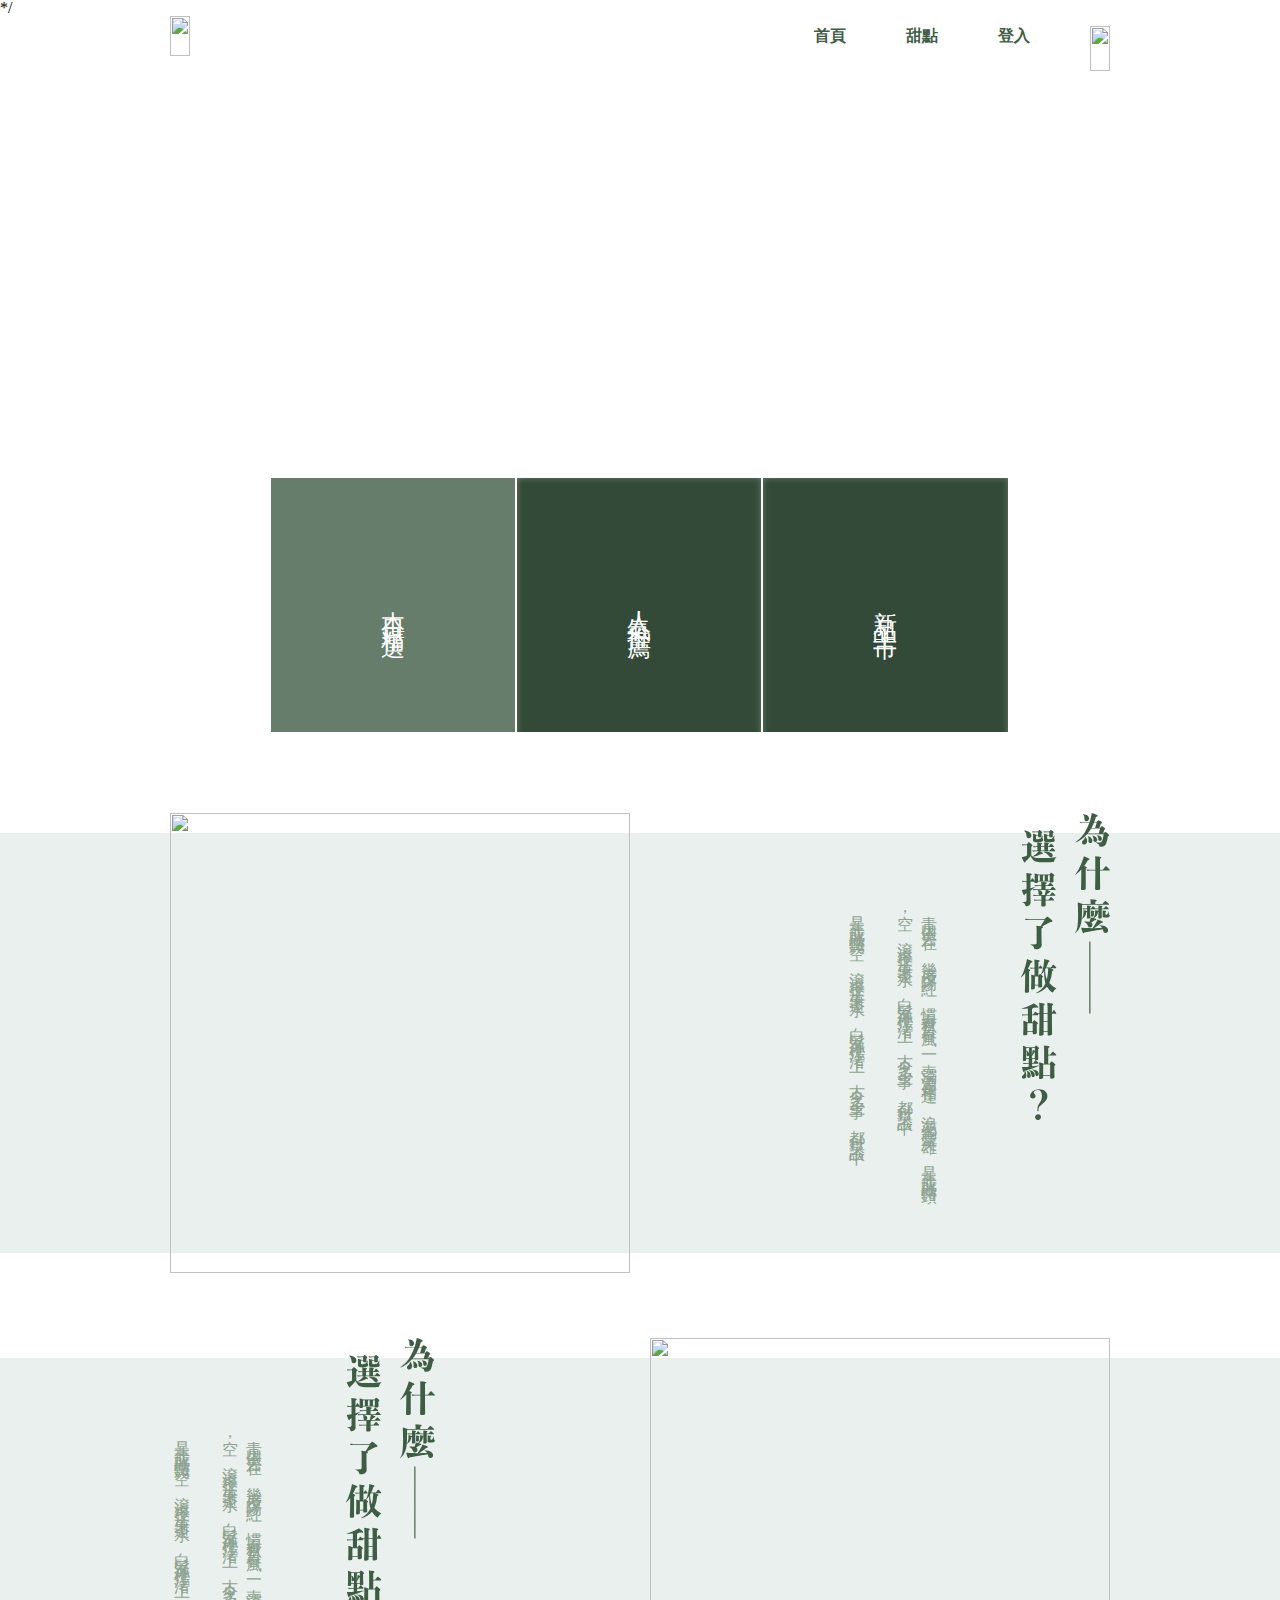
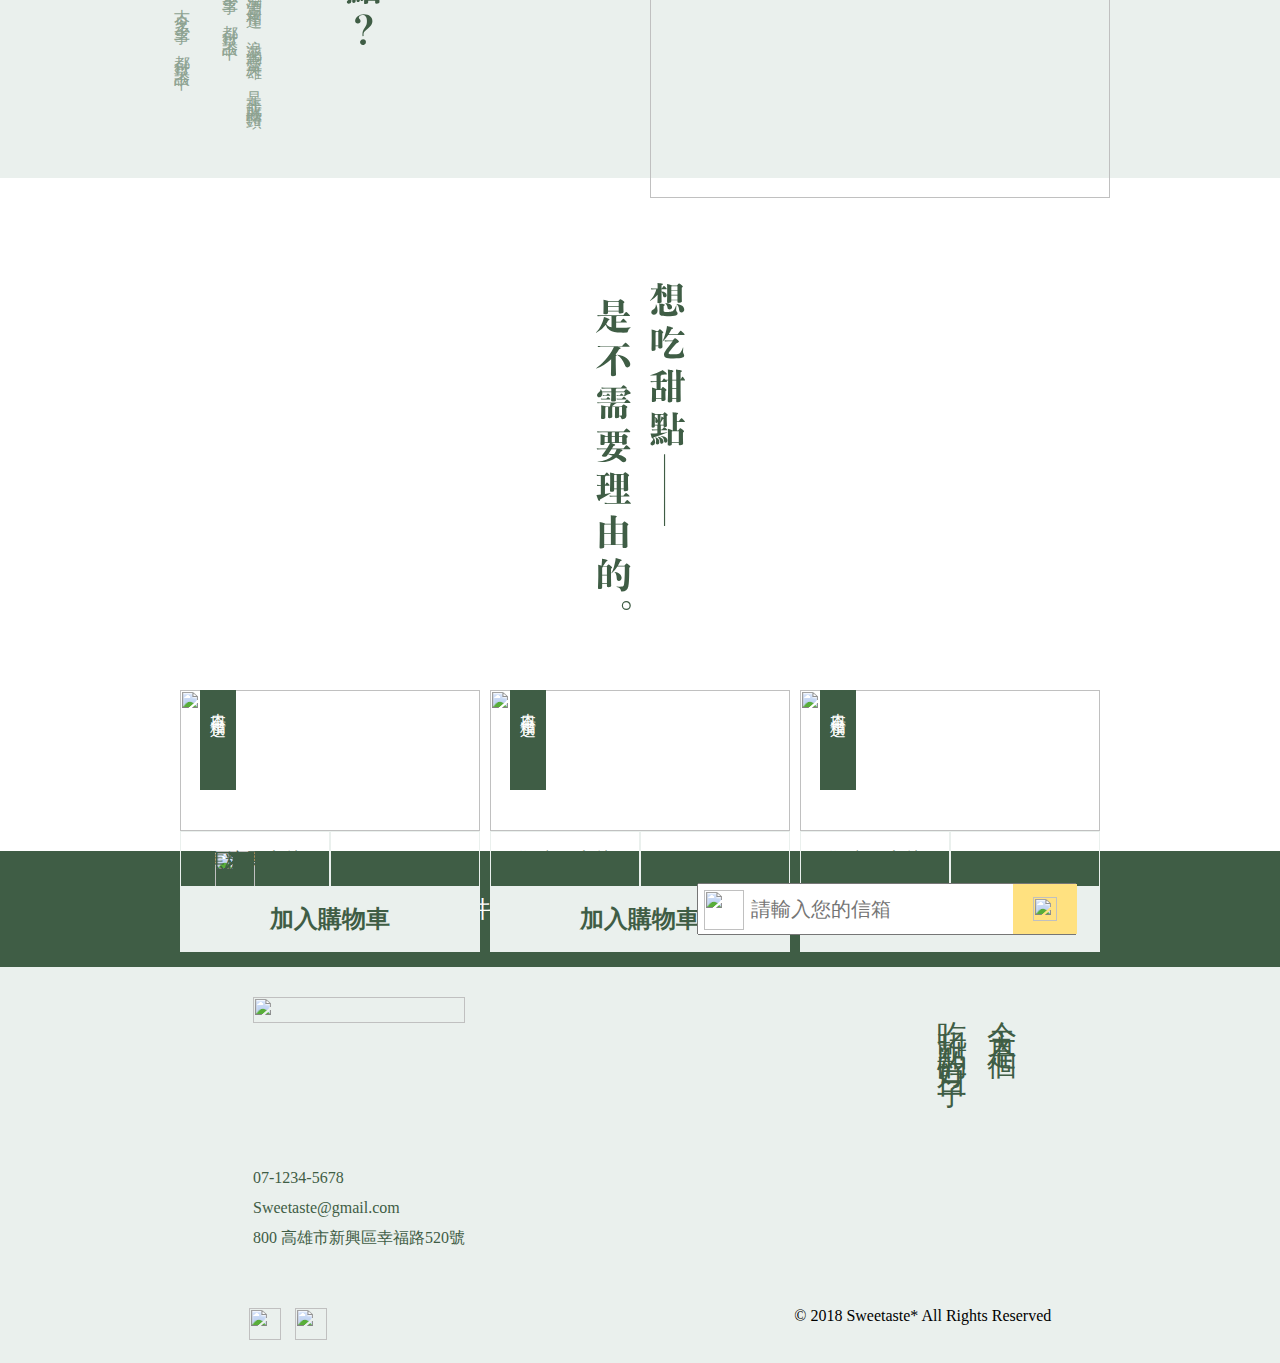
==== index.html @ 67a8bcc6 "new" ====
<html lang="en">
  <head>
    <meta charset="UTF-8" />
    <meta http-equiv="X-UA-Compatible" content="IE=edge" />
    <meta name="viewport" content="width=device-width, initial-scale=1.0" />
    <title>甜點電商</title>
    <link rel="stylesheet" href="css/all.css" />
  </head>

  <body>
    <style>
      /* * {
        outline: 1px solid red;
      }
    </style> */
   
      <div class="container">
        <div class="topbar green">
          <div class="logo">
            <a href="index.html"
              ><img
                src="https://raw.githubusercontent.com/hexschool/webLayoutTraining1st/f70f00178a7f0baa31e9c01634303d8562cfe93a/student-week1/logo-all-dark.svg"
                alt=""
            /></a>
          </div>
          <ul>
            <li><a href="index.html">首頁</a></li>
            <li><a href="product.html">甜點</a></li>
            <li><a href="#">登入</a></li>
            <li>
              <a href="#"
                ><img
                  src="https://github.com/hexschool/webLayoutTraining1st/blob/master/student-week1/shopping_cart.png?raw=true"
                  alt=""
              /></a>
            </li>
          </ul>
        </div>
        <div class="home-banner"></div>
        <div class="introduce">
          <div class="background">
            <div class="home-today"></div>
            <a href="product.html">本日精選</a>
          </div>
          <div class="background">
            <div class="home-hot"></div>
            <a href="#">人氣推薦</a>
          </div>
          <div class="background">
            <div class="home-new"></div>
            <a href="#">新品上市</a>
          </div>
        </div>
    </div>
    
    <div class="home-content">
        <div class="why-make ">
          <div class="home-content-bg container">
          <div class="text">
            <img  class="home-content-slogn" src="images/lg-為什麼選擇了做甜點.svg" alt="">
            <div>
            <p>青山依舊在，幾度夕陽紅。慣看秋月春風。一壺濁酒喜相逢，浪花淘盡英雄。是非成敗轉頭空，滾滾長江東逝水，白髮漁樵江渚上，古今多少事，都付笑談中。<br><br>是非成敗轉頭空，滾滾長江東逝水，白髮漁樵江渚上，古今多少事，都付笑談中。</p>
            </div>
          </div>
          <img src="https://bit.ly/2xPn7Eq" alt="">
          </div>
        </div>

         <div class="why-eat">
          <div class="home-content-bg container">
          <div class="text">
            <img  class="home-content-slogn" src="images/lg-為什麼選擇了做甜點.svg" alt="">
            <div>
            <p>青山依舊在，幾度夕陽紅。慣看秋月春風。一壺濁酒喜相逢，浪花淘盡英雄。是非成敗轉頭空，滾滾長江東逝水，白髮漁樵江渚上，古今多少事，都付笑談中。<br><br>是非成敗轉頭空，滾滾長江東逝水，白髮漁樵江渚上，古今多少事，都付笑談中。</p>
            </div>
          </div>
          <img src="https://bit.ly/2zzAQS4" alt="">
          </div>
        </div>
        <div class="home-no-reason">
          <img src="images/lg-想吃甜點是不需要理由的.svg" alt="">
        </div>
      
<ul class="home-items container">
          <li>
            <div class="today bg-green">
              <p>本日精選</p>
            </div>
            <div class="heart">
              <a href="#" style="color: #3f5d45"
                ><i class="far fa-heart"></i
              ></a>
            </div>
            <img
              src="https://hexschool.github.io/webLayoutTraining1st/student-week1/p-1.png"
              alt=""
            />
            <div class="price">
              <div class="green bd-green1">
                <p>焦糖馬卡龍</p>
              </div>
              <div class="green bd-green1">
                <p>NT$ 450</p>
              </div>
            </div>
            <div class="green fw-d bg-green1 center">
              <h1><a href="#">加入購物車</a></h1>
            </div>
          </li>
          <li>
            <div class="today bg-green">
              <p>本日精選</p>
            </div>

            <div class="heart">
              <a href="#" style="color: #3f5d45"
                ><i class="far fa-heart"></i
              ></a>
            </div>
            <img
              src="https://hexschool.github.io/webLayoutTraining1st/student-week1/p-2.png"
              alt=""
            />
            <div class="price">
              <div class="green bd-green1">
                <p>焦糖馬卡龍</p>
              </div>
              <div class="green bd-green1">
                <p>NT$ 450</p>
              </div>
            </div>
            <div class="green fw-d bg-green1 center">
              <h1><a href="#">加入購物車</a></h1>
            </div>
          </li>
          <li>
            <div class="today bg-green">
              <p>本日精選</p>
            </div>
            <div class="heart">
              <a href="#" style="color: #3f5d45"
                ><i class="far fa-heart"></i
              ></a>
            </div>
            <img
              src="https://hexschool.github.io/webLayoutTraining1st/student-week1/p-3.png"
              alt=""
            />
            <div class="price">
              <div class="green bd-green1">
                <p>焦糖馬卡龍</p>
              </div>
              <div class="green bd-green1">
                <p>NT$ 450</p>
              </div>
            </div>
            <div class="green fw-d bg-green1 center">
              <h1><a href="#">加入購物車</a></h1>
            </div>
          </li>
</ul>

      </div>
    <!-- footer -->
    <div class="footer">
      <div class="mail bg-green">
        <div class="mail-text">
          <img
            src="https://raw.githubusercontent.com/hexschool/webLayoutTraining1st/f70f00178a7f0baa31e9c01634303d8562cfe93a/student-week1/logo-light.svg"
            alt=""
          />
          <h1>訂閱你我的甜蜜郵件</h1>
        </div>
        <div class="input">
          <input class="input-form" placeholder="請輸入您的信箱" type="mail" />
          <div class="input-img">
            <a href="#"
              ><img
                src="https://github.com/hexschool/webLayoutTraining1st/blob/master/student-week1/arrow_forward-24px.png?raw=true"
                alt=""
            /></a>
          </div>
          <img
            class="mail-img"
            src="https://github.com/hexschool/webLayoutTraining1st/blob/master/student-week1/mail-24px.png?raw=true"
            alt=""
          />
        </div>
      </div>
      <div class="inform t-green">
        <div>
          <img
            class="logo"
            src="https://raw.githubusercontent.com/hexschool/webLayoutTraining1st/f70f00178a7f0baa31e9c01634303d8562cfe93a/student-week1/logotype-lg-dark.svg"
            alt=""
          />

          <ul class="inform-text">
            <li>
              <p>07-1234-5678</p>
            </li>
            <li>
              <p>Sweetaste@gmail.com</p>
            </li>
            <li>
              <p>800 高雄市新興區幸福路520號</p>
            </li>
          </ul>
        </div>
        <div class="slogen">
          <p>今天是個—<br />吃甜點的好日子</p>
        </div>
      </div>
      <div class="community">
        <div>
          <a href="#"
            ><img
              src="https://raw.githubusercontent.com/hexschool/webLayoutTraining1st/f70f00178a7f0baa31e9c01634303d8562cfe93a/student-week1/ic-line%40.svg"
              alt=""
          /></a>
          <a href="#">
            <img
              src="https://raw.githubusercontent.com/hexschool/webLayoutTraining1st/f70f00178a7f0baa31e9c01634303d8562cfe93a/student-week1/ic-facebook.svg"
              alt=""
          /></a>
        </div>
        <div>
          <p>© 2018 Sweetaste* All Rights Reserved</p>
        </div>
      </div>
    </div>

    <script
      src="https://kit.fontawesome.com/a076d05399.js"
      crossorigin="anonymous"
    ></script>
  </body>
</html>
---- css/all.css ----
@import url(https://fonts.googleapis.com/earlyaccess/notosanstc.css);
@import url(https://fonts.googleapis.com/css?family=Baloo+Tamma+2:600,700);
CSSResult Skip Results Iframe
html, body, div, span, applet, object, iframe,
h1, h2, h3, h4, h5, h6, p, blockquote, pre,
a, abbr, acronym, address, big, cite, code,
del, dfn, em, img, ins, kbd, q, s, samp,
small, strike, strong, sub, sup, tt, var,
b, u, i, center,
dl, dt, dd, ol, ul, li,
fieldset, form, label, legend,
table, caption, tbody, tfoot, thead, tr, th, td,
article, aside, canvas, details, embed,
figure, figcaption, footer, header, hgroup,
menu, nav, output, ruby, section, summary,
time, mark, audio, video {
  margin: 0;
  padding: 0;
  border: 0;
  font-size: 100%;
  font: inherit;
  vertical-align: baseline;
}

/* HTML5 display-role reset for older browsers */
article, aside, details, figcaption, figure,
footer, header, hgroup, menu, nav, section {
  display: block;
}

body {
  line-height: 1;
}

ol, ul {
  list-style: none;
}

blockquote, q {
  quotes: none;
}

blockquote:before, blockquote:after,
q:before, q:after {
  content: '';
  content: none;
}

table {
  border-collapse: collapse;
  border-spacing: 0;
}

*, *:before, *:after {
  -webkit-box-sizing: border-box;
          box-sizing: border-box;
}

a {
  text-decoration: none;
}

.warp {
  max-width: 1024px;
  margin: 0 auto;
  padding-top: 20px;
}

.warp img {
  display: block;
}

.container {
  max-width: 940px;
  margin: 0 auto;
}

.topbar {
  display: -webkit-box;
  display: -ms-flexbox;
  display: flex;
  -ms-flex-item-align: center;
      align-self: center;
  -webkit-box-pack: justify;
      -ms-flex-pack: justify;
          justify-content: space-between;
  margin-bottom: 20px;
}

.topbar .logo img {
  height: 40px;
}

.topbar ul {
  display: -webkit-box;
  display: -ms-flexbox;
  display: flex;
}

.topbar ul li {
  margin-left: 60px;
  line-height: 40px;
}

.topbar ul li a {
  font-weight: 700;
  text-decoration: none;
  padding-bottom: 20px;
}

.topbar ul li a:hover {
  border-bottom: 3px solid #3f5d45;
}

.topbar ul li img {
  margin-top: 10px;
}

.footer .mail {
  -ms-flex-pack: distribute;
      justify-content: space-around;
  height: 116px;
  -webkit-box-align: center;
      -ms-flex-align: center;
          align-items: center;
  display: -webkit-box;
  display: -ms-flexbox;
  display: flex;
}

.footer .mail .mail-text {
  display: -webkit-box;
  display: -ms-flexbox;
  display: flex;
}

.footer .mail h1 {
  font-size: 24px;
  line-height: 116px;
  margin-left: 20px;
}

.footer .mail img {
  width: 40px;
  margin-left: 112px;
}

.footer .mail .input {
  margin-right: 100px;
  position: relative;
}

.footer .mail .input input {
  width: 380px;
  height: 52px;
  font-size: 20px;
  text-indent: 50px;
}

.footer .mail .input-img {
  position: absolute;
  right: 0px;
  bottom: 1px;
  display: block;
  width: 64px;
  height: 50px;
  background-color: #ffe180;
}

.footer .mail .input-img img {
  position: absolute;
  width: 24px;
  right: 20px;
  bottom: 13px;
  display: block;
}

.footer .mail .mail-img {
  position: absolute;
  left: -105px;
  bottom: 5px;
}

.footer .inform {
  display: -webkit-box;
  display: -ms-flexbox;
  display: flex;
  height: 341px;
  background: #eaf0ed;
  padding-right: 122px;
  padding-left: 122px;
  padding-top: 30px;
  -ms-flex-pack: distribute;
      justify-content: space-around;
}

.footer .inform .slogen p {
  margin-left: 200px;
  font-size: 30px;
  line-height: 50px;
  -webkit-writing-mode: vertical-rl;
      -ms-writing-mode: tb-rl;
          writing-mode: vertical-rl;
  letter-spacing: 10px;
  font-weight: 400;
}

.footer .inform .inform-text {
  margin-top: 140px;
  line-height: 30px;
}

.footer .inform .logo {
  height: 26px;
}

.footer .community {
  padding-bottom: 20px;
  padding-left: 120px;
  padding-right: 100px;
  display: -webkit-box;
  display: -ms-flexbox;
  display: flex;
  -ms-flex-pack: distribute;
      justify-content: space-around;
  background: #eaf0ed;
}

.footer .community img {
  width: 32px;
  margin-right: 10px;
}

.footer .community p {
  margin-left: 200px;
}

.bg-green {
  background-color: #3f5d45;
  color: white;
}

.bg-white {
  background: white;
}

.t-green {
  color: #3f5d45;
}

.t-green1 {
  color: white;
}

.bd-green1 {
  border: 1px solid #eaf0ed;
}

.bg-green1 {
  background: #eaf0ed;
}

.fw-d {
  font-weight: bold;
}

.green a,
.green p,
.green h1,
.green h2,
.green h3,
.green h4 {
  color: #3f5d45;
}

img {
  width: 100%;
}

.position {
  position: absolute;
}

.home-banner {
  background-image: url(https://bit.ly/2OhbMHr);
  height: 496px;
  background-size: 100%;
  background-repeat: no-repeat;
  background-position: 0px -150px;
  display: -webkit-box;
  display: -ms-flexbox;
  display: flex;
  -webkit-box-pack: center;
      -ms-flex-pack: center;
          justify-content: center;
  position: relative;
  z-index: -10;
}

.introduce {
  padding-left: 100px;
  padding-right: 100px;
  width: 100%;
  height: 256px;
  display: -webkit-box;
  display: -ms-flexbox;
  display: flex;
  margin-top: -100px;
  margin-bottom: 100px;
}

.introduce a {
  font-size: 24px;
  letter-spacing: 8px;
  display: -webkit-box;
  display: -ms-flexbox;
  display: flex;
  -webkit-box-pack: center;
      -ms-flex-pack: center;
          justify-content: center;
  -webkit-box-align: center;
      -ms-flex-align: center;
          align-items: center;
  width: 100%;
  height: 260px;
  color: white;
  background: rgba(63, 93, 69, 0.8);
  -webkit-writing-mode: vertical-lr;
      -ms-writing-mode: tb-lr;
          writing-mode: vertical-lr;
  -webkit-transition: 0.5s;
  transition: 0.5s;
}

.introduce a:hover {
  color: #3f5d45;
  background: rgba(255, 225, 128, 0.8);
  font-weight: bolder;
}

.background {
  margin: 1px;
  overflow: hidden;
  width: 33%;
  position: relative;
}

.home-today {
  -webkit-filter: blur(3px);
          filter: blur(3px);
  position: absolute;
  top: 0;
  left: 0;
  z-index: -1;
  width: 100%;
  height: 260px;
  background-image: url(https://bit.ly/2R5tqwD);
  background-repeat: no-repeat;
  background-position: center center;
  background-size: cover;
}

.home-today:hover {
  -webkit-filter: blur(0px);
          filter: blur(0px);
}

.home-hot {
  -webkit-filter: blur(3px);
          filter: blur(3px);
  position: absolute;
  top: 0;
  left: 0;
  z-index: -1;
  width: 100%;
  height: 260px;
  background-image: url(https://bit.ly/2Dwoxd7);
  background-size: 100%;
  background-repeat: no-repeat;
  background-position: center center;
  background-size: cover;
  background-color: black;
}

.home-new {
  -webkit-filter: blur(3px);
          filter: blur(3px);
  position: absolute;
  top: 0;
  left: 0;
  z-index: -1;
  width: 100%;
  height: 260px;
  background-image: url(https://bit.ly/2OUteif);
  background-size: 100%;
  background-repeat: no-repeat;
  background-position: center center;
  background-size: cover;
  background-color: black;
}

.home-content .why-make {
  margin-bottom: 105px;
  background-color: #eaf0ed;
}

.home-content .why-make .home-content-bg {
  height: 420px;
  display: -webkit-box;
  display: -ms-flexbox;
  display: flex;
  -webkit-box-orient: horizontal;
  -webkit-box-direction: reverse;
      -ms-flex-direction: row-reverse;
          flex-direction: row-reverse;
  -webkit-box-pack: justify;
      -ms-flex-pack: justify;
          justify-content: space-between;
}

.home-content .why-make .home-content-bg img {
  margin-top: -20px;
  margin-bottom: -20px;
  width: 460px;
  height: 460px;
}

.home-content .why-make .home-content-bg .text {
  display: -webkit-box;
  display: -ms-flexbox;
  display: flex;
  -webkit-box-orient: horizontal;
  -webkit-box-direction: reverse;
      -ms-flex-direction: row-reverse;
          flex-direction: row-reverse;
}

.home-content .why-make .home-content-bg .text .home-content-slogn {
  width: 89px;
  height: 307px;
  margin-left: 80px;
}

.home-content .why-make .home-content-bg .text p {
  color: #8da291;
  letter-spacing: 5px;
  line-height: 1.5em;
  margin-top: 70px;
  height: 280px;
  -webkit-writing-mode: vertical-rl;
      -ms-writing-mode: tb-rl;
          writing-mode: vertical-rl;
}

.home-content .why-eat {
  margin-bottom: 105px;
  background-color: #eaf0ed;
}

.home-content .why-eat .home-content-bg {
  height: 420px;
  display: -webkit-box;
  display: -ms-flexbox;
  display: flex;
  -webkit-box-pack: justify;
      -ms-flex-pack: justify;
          justify-content: space-between;
}

.home-content .why-eat .home-content-bg img {
  margin-top: -20px;
  margin-bottom: -20px;
  width: 460px;
  height: 460px;
}

.home-content .why-eat .home-content-bg .text {
  display: -webkit-box;
  display: -ms-flexbox;
  display: flex;
  -webkit-box-orient: horizontal;
  -webkit-box-direction: reverse;
      -ms-flex-direction: row-reverse;
          flex-direction: row-reverse;
}

.home-content .why-eat .home-content-bg .text .home-content-slogn {
  width: 89px;
  height: 307px;
  margin-left: 80px;
}

.home-content .why-eat .home-content-bg .text p {
  color: #8da291;
  letter-spacing: 5px;
  line-height: 1.5em;
  margin-top: 70px;
  height: 280px;
  -webkit-writing-mode: vertical-rl;
      -ms-writing-mode: tb-rl;
          writing-mode: vertical-rl;
}

.home-content .home-no-reason {
  display: -webkit-box;
  display: -ms-flexbox;
  display: flex;
  -webkit-box-pack: center;
      -ms-flex-pack: center;
          justify-content: center;
  margin-bottom: 80px;
}

.home-content .home-no-reason img {
  width: 89px;
}

.home-items {
  display: -webkit-box;
  display: -ms-flexbox;
  display: flex;
  -ms-flex-wrap: wrap;
  flex-wrap: wrap;
}

.home-items li {
  width: 300px;
  margin-left: 10px;
  margin-bottom: 20px;
  position: relative;
}

.home-items .today {
  width: 36px;
  height: 100px;
  padding-top: 10px;
  position: absolute;
  top: 0;
  left: 20px;
}

.home-items .today p {
  -webkit-writing-mode: vertical-lr;
      -ms-writing-mode: tb-lr;
          writing-mode: vertical-lr;
  line-height: 36px;
  letter-spacing: 3px;
}

.home-items .heart {
  position: absolute;
  top: 20px;
  right: 20px;
  font-size: 20px;
}

.home-items .price {
  display: -webkit-box;
  display: -ms-flexbox;
  display: flex;
  text-align: center;
  -ms-flex-pack: distribute;
  justify-content: space-around;
  height: 56px;
}

.home-items .price p {
  font-size: 20px;
  line-height: 56px;
  width: 148px;
}

.home-items .center {
  height: 65px;
}

.home-items .center h1 {
  font-size: 24px;
  text-align: center;
  line-height: 65px;
}

.home-items .center a:hover {
  color: #27352a;
  text-decoration: underline;
}

.product-banner img {
  display: block;
  margin: auto;
  width: 100%;
  margin-bottom: 60px;
}

.product-content {
  display: -webkit-box;
  display: -ms-flexbox;
  display: flex;
}

.product-content .menu ul {
  border: 1px solid #EAF0ED;
  width: 300px;
}

.product-content .menu li {
  width: 100%;
  text-align: center;
  height: 65px;
  line-height: 65px;
  font-size: 24px;
  border: 1px solid #EAF0ED;
}

.kind {
  width: 100%;
  text-align: center;
  height: 65px;
  line-height: 65px;
  font-size: 24px;
  border: 1px solid #EAF0ED;
}

.product-content .menu li a {
  display: block;
}

.product-content .menu li a:hover {
  color: #EAF0ED;
  background: #3F5D45;
}

.items {
  width: 800px;
  display: -webkit-box;
  display: -ms-flexbox;
  display: flex;
  -ms-flex-wrap: wrap;
  flex-wrap: wrap;
}

.items li {
  width: 300px;
  margin-left: 20px;
  margin-bottom: 20px;
  position: relative;
}

.items .today {
  width: 36px;
  height: 100px;
  padding-top: 10px;
  position: absolute;
  top: 0;
  left: 20px;
}

.items .today p {
  -webkit-writing-mode: vertical-lr;
  -ms-writing-mode: tb-lr;
  writing-mode: vertical-lr;
  line-height: 36px;
  letter-spacing: 3px;
}

.items .heart {
  position: absolute;
  top: 20px;
  right: 20px;
  font-size: 20px;
}

.items .price {
  display: -webkit-box;
  display: -ms-flexbox;
  display: flex;
  text-align: center;
  -ms-flex-pack: distribute;
  justify-content: space-around;
  height: 56px;
}

.items .price p {
  font-size: 20px;
  line-height: 56px;
  width: 148px;
}

.items .center {
  height: 65px;
}

.items .center h1 {
  font-size: 24px;
  text-align: center;
  line-height: 65px;
}

.items .center a:hover {
  color: #27352a;
  text-decoration: underline;
}

.page ul {
  display: -webkit-box;
  display: -ms-flexbox;
  display: flex;
  -webkit-box-pack: end;
      -ms-flex-pack: end;
          justify-content: flex-end;
  margin-bottom: 60px;
}

.page li {
  width: 60px;
  height: 60px;
  border: 1px solid  #3F5D45;
  text-align: center;
  font-size: 20px;
}

.page img {
  display: block;
  width: 25px;
  margin-left: 18px;
  margin-top: 17px;
}

.page a {
  line-height: 60px;
  color: #3F5D45;
  display: block;
}

.now-page {
  background-color: #3F5D45;
}

.now-page a {
  color: white;
}

.bg-green {
  background-color: #3F5D45;
  color: white;
}

.bg-white {
  background: white;
}

.t-green {
  color: #3F5D45;
}

.t-green1 {
  color: white;
}

.bd-green1 {
  border: 1px solid #EAF0ED;
}

.bg-green1 {
  background: #EAF0ED;
}

.fw-d {
  font-weight: bold;
}

.green a, .green p, .green h1, .green h2, .green h3, .green h4 {
  color: #3F5D45;
}
/*# sourceMappingURL=all.css.map */
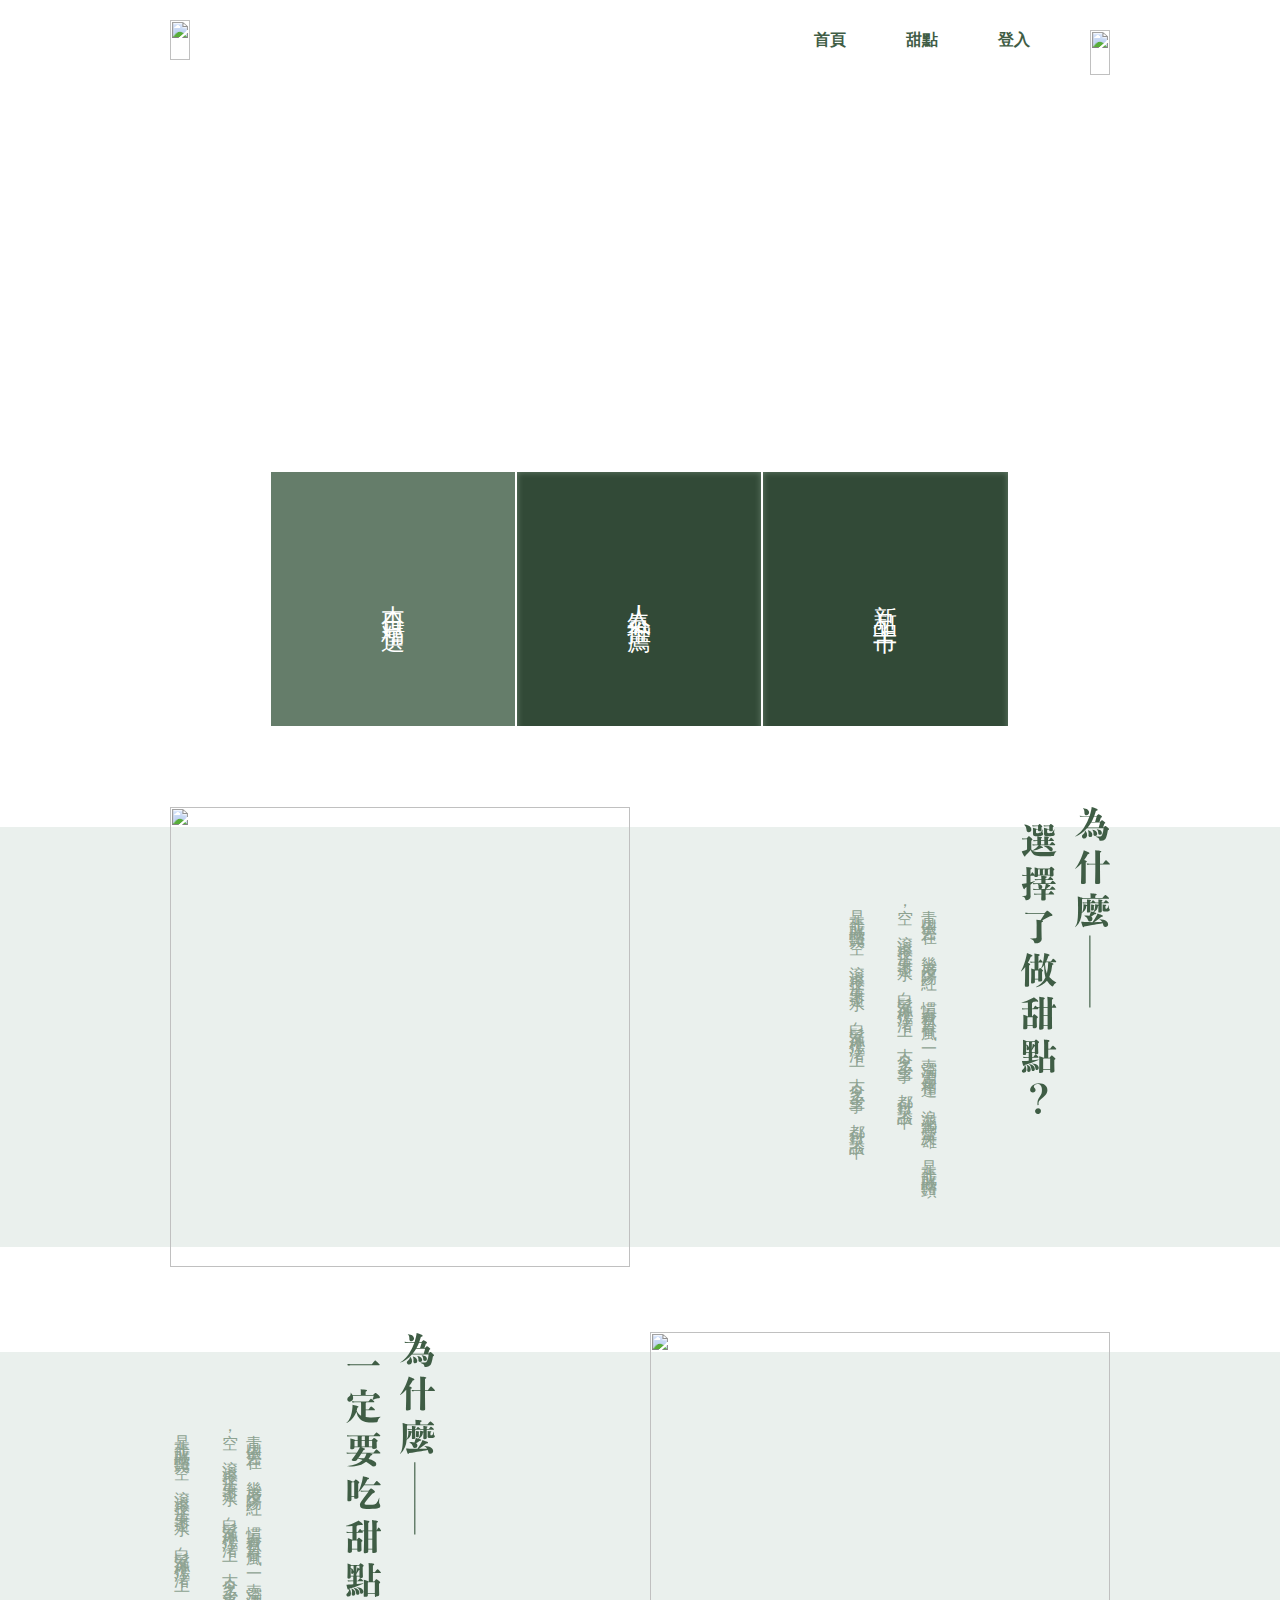
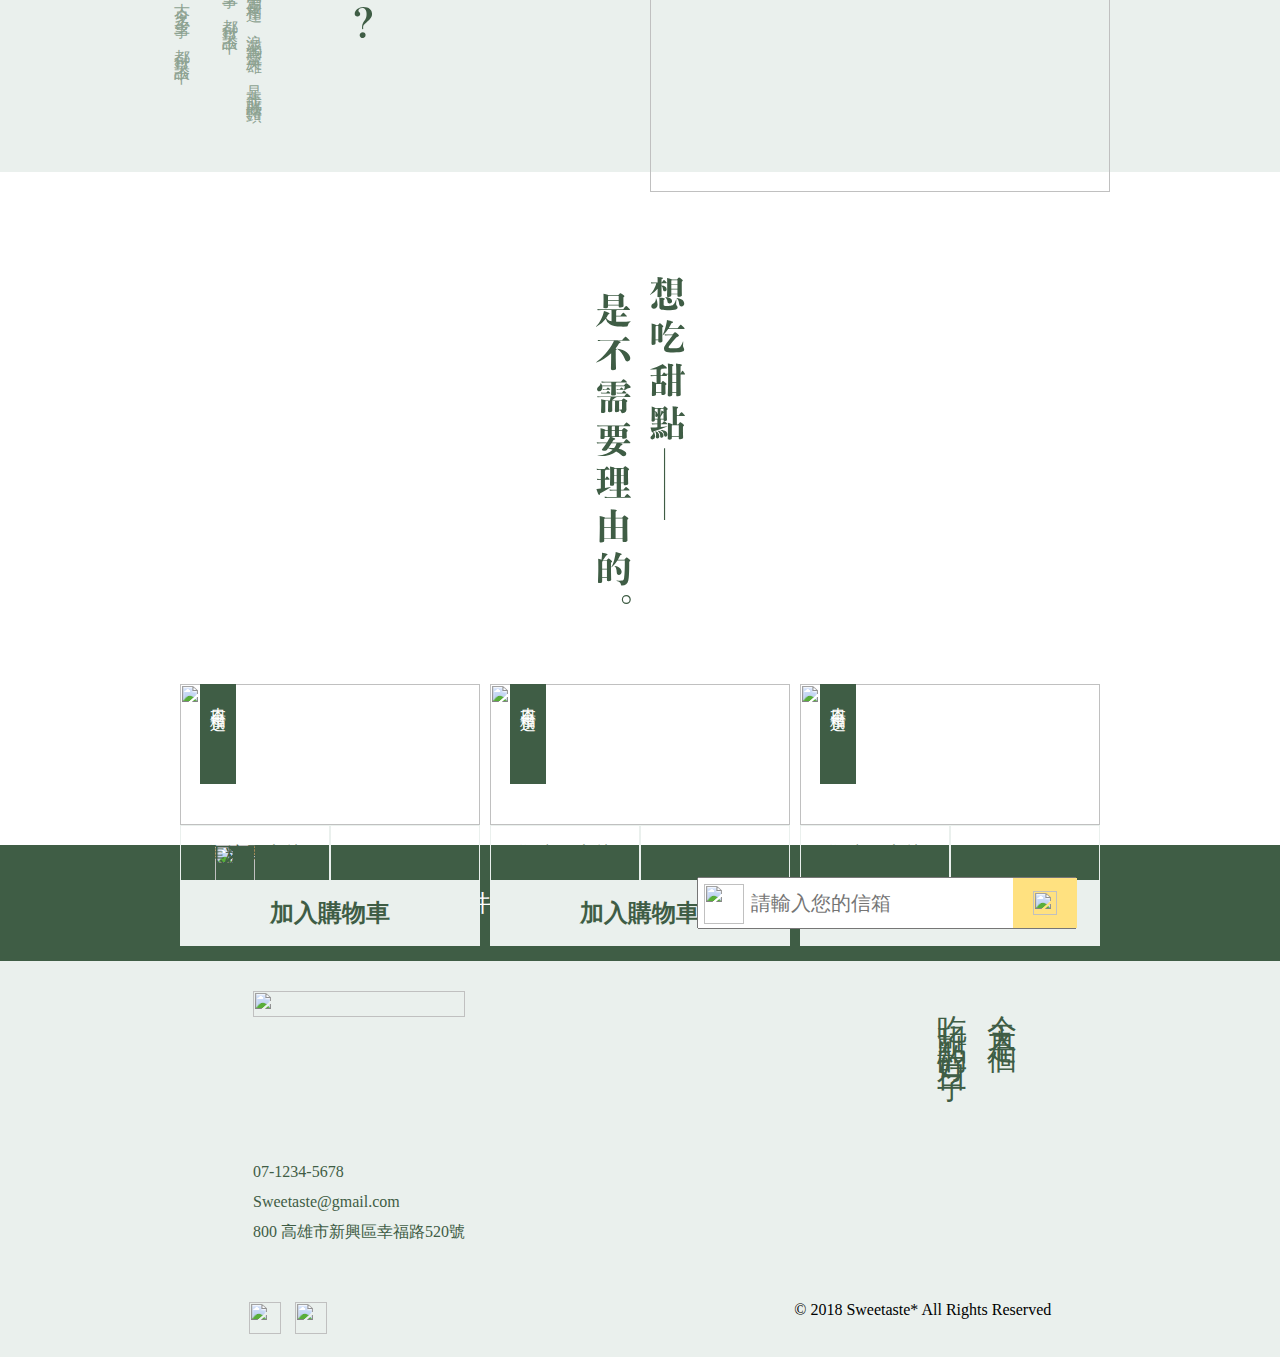
==== commit 93fc5a79: "no message" ====
--- a/index.html
+++ b/index.html
@@ -8,13 +8,14 @@
   </head>
 
   <body>
-    <style>
-      /* * {
+    <!-- <style>
+      * {
         outline: 1px solid red;
       }
-    </style> */
-   
+    </style>
+    -->
       <div class="container">
+        <!-- topbar -->
         <div class="topbar green">
           <div class="logo">
             <a href="index.html"
@@ -36,6 +37,7 @@
             </li>
           </ul>
         </div>
+        <!-- topbar -->
         <div class="home-banner"></div>
         <div class="introduce">
           <div class="background">
@@ -69,7 +71,7 @@
          <div class="why-eat">
           <div class="home-content-bg container">
           <div class="text">
-            <img  class="home-content-slogn" src="images/lg-為什麼選擇了做甜點.svg" alt="">
+            <img  class="home-content-slogn" src="images/lg-為什麼一定要吃甜點.svg" alt="">
             <div>
             <p>青山依舊在，幾度夕陽紅。慣看秋月春風。一壺濁酒喜相逢，浪花淘盡英雄。是非成敗轉頭空，滾滾長江東逝水，白髮漁樵江渚上，古今多少事，都付笑談中。<br><br>是非成敗轉頭空，滾滾長江東逝水，白髮漁樵江渚上，古今多少事，都付笑談中。</p>
             </div>
--- a/css/all.css
+++ b/css/all.css
@@ -84,7 +84,8 @@
   -webkit-box-pack: justify;
       -ms-flex-pack: justify;
           justify-content: space-between;
-  margin-bottom: 20px;
+  margin-bottom: 10px;
+  margin-top: 20px;
 }
 
 .topbar .logo img {
@@ -106,6 +107,8 @@
   font-weight: 700;
   text-decoration: none;
   padding-bottom: 20px;
+  -webkit-transition: 0.3s;
+  transition: 0.3s;
 }
 
 .topbar ul li a:hover {
@@ -623,6 +626,8 @@
 
 .product-content .menu li a {
   display: block;
+  -webkit-transition: 0.3s;
+  transition: 0.3s;
 }
 
 .product-content .menu li a:hover {
@@ -696,9 +701,15 @@
   line-height: 65px;
 }
 
+.items .center a {
+  display: block;
+  -webkit-transition: 0.3s;
+  transition: 0.3s;
+}
+
 .items .center a:hover {
-  color: #27352a;
-  text-decoration: underline;
+  color: #EAF0ED;
+  background-color: #3f5d45c9;
 }
 
 .page ul {
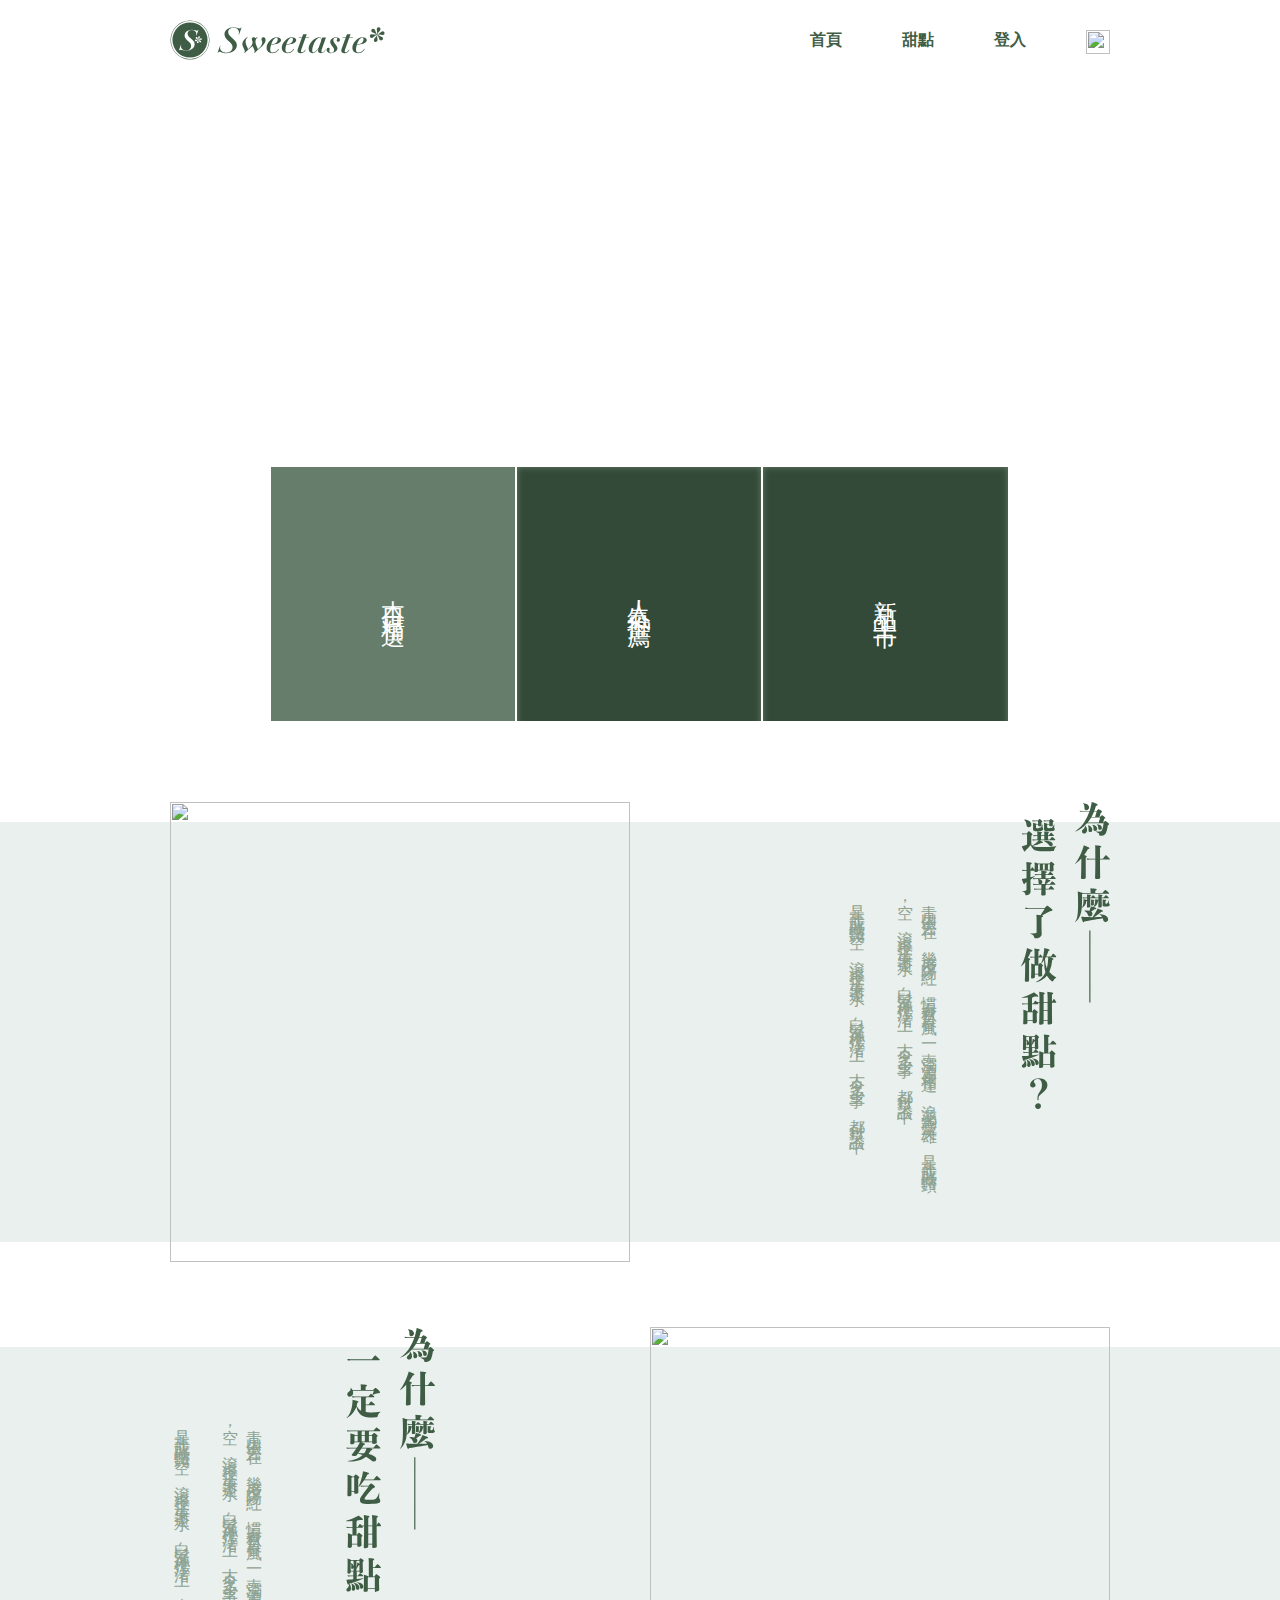
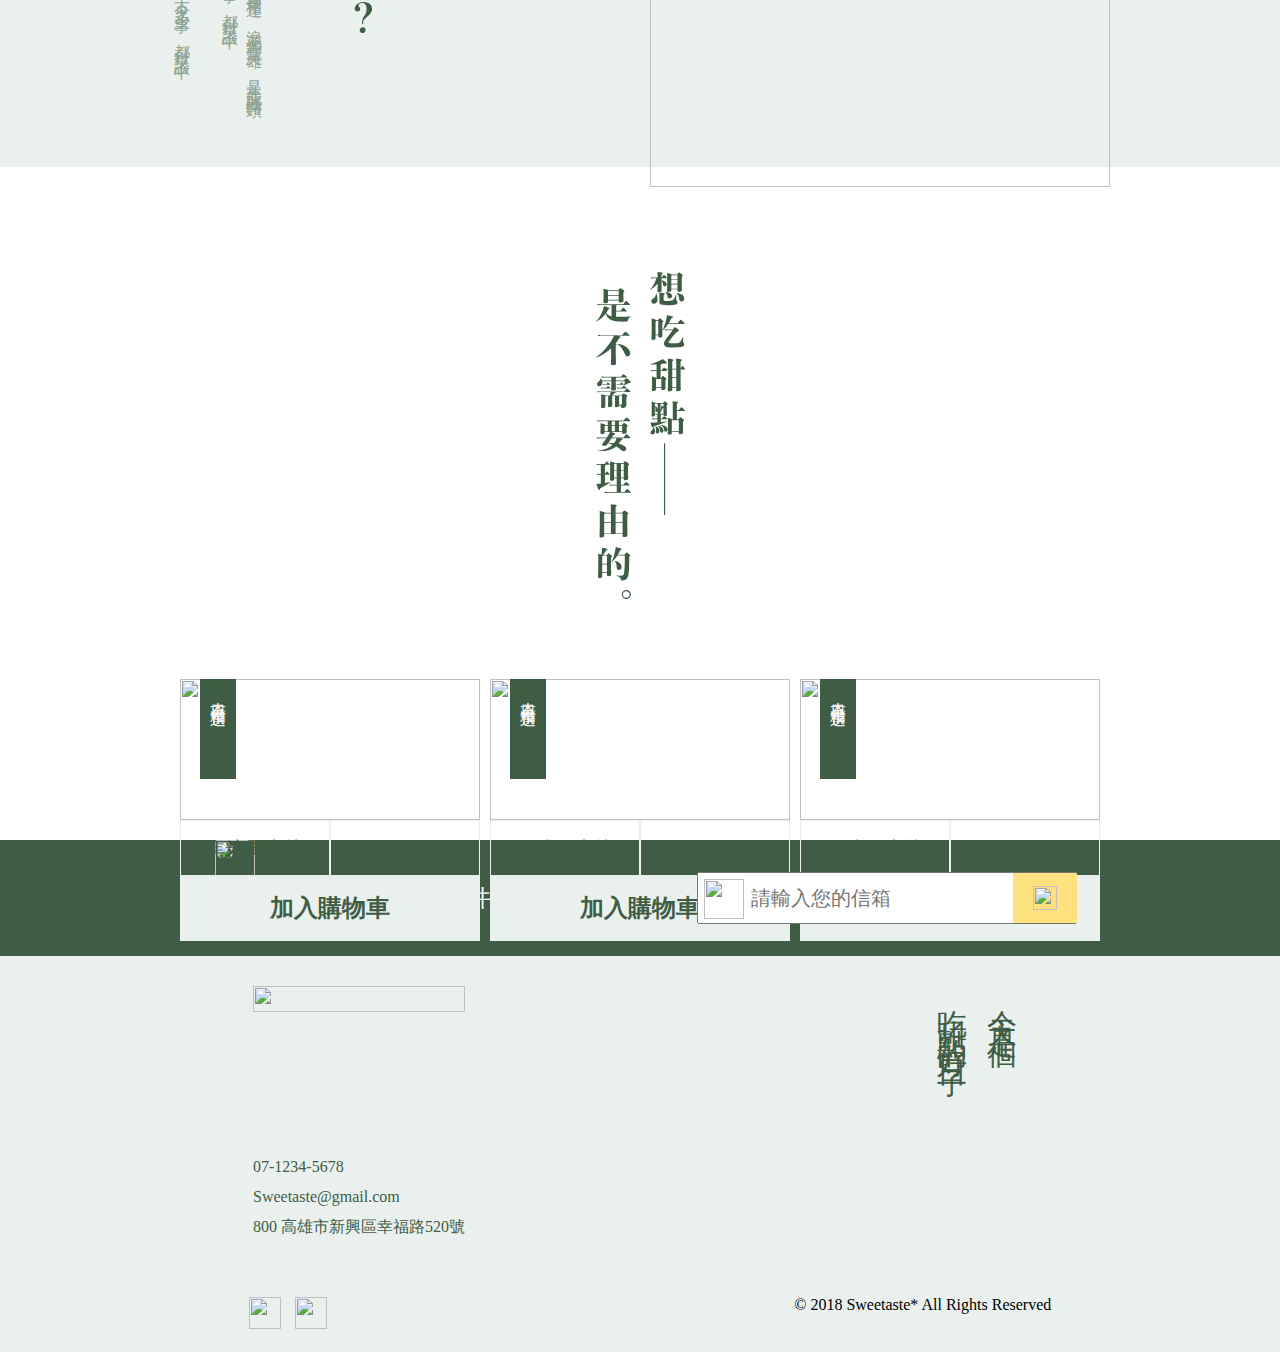
==== commit f3af897d: "RWD" ====
--- a/index.html
+++ b/index.html
@@ -12,157 +12,190 @@
       * {
         outline: 1px solid red;
       }
-    </style>
-    -->
-      <div class="container">
-        <!-- topbar -->
-        <div class="topbar green">
-          <div class="logo">
-            <a href="index.html"
-              ><img
-                src="https://raw.githubusercontent.com/hexschool/webLayoutTraining1st/f70f00178a7f0baa31e9c01634303d8562cfe93a/student-week1/logo-all-dark.svg"
-                alt=""
-            /></a>
-          </div>
+    </style> -->
+
+    <div class="container">
+      <!-- topbar -->
+      <div class="topbar green">
+        <div class="mobile-meun-items">
           <ul>
             <li><a href="index.html">首頁</a></li>
             <li><a href="product.html">甜點</a></li>
             <li><a href="#">登入</a></li>
-            <li>
-              <a href="#"
-                ><img
-                  src="https://github.com/hexschool/webLayoutTraining1st/blob/master/student-week1/shopping_cart.png?raw=true"
-                  alt=""
-              /></a>
-            </li>
           </ul>
         </div>
-        <!-- topbar -->
-        <div class="home-banner"></div>
-        <div class="introduce">
-          <div class="background">
-            <div class="home-today"></div>
-            <a href="product.html">本日精選</a>
-          </div>
-          <div class="background">
-            <div class="home-hot"></div>
-            <a href="#">人氣推薦</a>
-          </div>
-          <div class="background">
-            <div class="home-new"></div>
-            <a href="#">新品上市</a>
-          </div>
-        </div>
+        <div class="mobile-meun">
+          <a href="#"
+            ><hr />
+            <hr />
+            <hr
+          /></a>
+        </div>
+        <div class="logo">
+          <a href="index.html"
+            ><img class="desktop-logo" src="images/logo-all-dark.svg" alt="" />
+            <img class="mobile-logo" src="images/logotype-lg-dark.svg" alt=""
+          /></a>
+        </div>
+        <div class="menu">
+          <ul>
+            <li><a href="index.html">首頁</a></li>
+            <li><a href="product.html">甜點</a></li>
+            <li><a href="#">登入</a></li>
+          </ul>
+          <div class="shop-car">
+            <a href="#"
+              ><img
+                src="https://github.com/hexschool/webLayoutTraining1st/blob/master/student-week1/shopping_cart.png?raw=true"
+                alt=""
+            /></a>
+          </div>
+        </div>
+      </div>
+      <!-- topbar -->
+      <div class="home-banner"></div>
+      <div class="introduce">
+        <div class="background">
+          <div class="home-today"></div>
+          <a href="product.html">本日精選</a>
+        </div>
+        <div class="background">
+          <div class="home-hot"></div>
+          <a href="#">人氣推薦</a>
+        </div>
+        <div class="background">
+          <div class="home-new"></div>
+          <a href="#">新品上市</a>
+        </div>
+      </div>
     </div>
-    
+
     <div class="home-content">
-        <div class="why-make ">
-          <div class="home-content-bg container">
+      <div class="why-make">
+        <div class="home-content-bg container">
           <div class="text">
-            <img  class="home-content-slogn" src="images/lg-為什麼選擇了做甜點.svg" alt="">
+            <img
+              class="home-content-slogan-desktop"
+              src="images/lg-為什麼選擇了做甜點.svg"
+              alt=""
+            />
+            <img
+              class="home-content-slogan-mobile"
+              src="images/sm-橫式-為什麼選擇了做甜點.svg"
+              alt=""
+            />
+            <div class="mobile-text">
+              <p>
+                青山依舊在，幾度夕陽紅。慣看秋月春風。一壺濁酒喜相逢，浪花淘盡英雄。是非成敗轉頭空，滾滾長江東逝水，白髮漁樵江渚上，古今多少事，都付笑談中。<br /><br />是非成敗轉頭空，滾滾長江東逝水，白髮漁樵江渚上，古今多少事，都付笑談中。
+              </p>
+            </div>
+          </div>
+          <img class="home-content-img" src="https://bit.ly/2xPn7Eq" alt="" />
+        </div>
+      </div>
+
+      <div class="why-eat">
+        <div class="home-content-bg container">
+          <div class="text">
+            <img
+              class="home-content-slogan-desktop"
+              src="images/lg-為什麼一定要吃甜點.svg"
+              alt=""
+            />
+            <img
+              class="home-content-slogan-mobile"
+              src="images/sm-橫式-為什麼一定要吃甜點.svg"
+              alt=""
+            />
             <div>
-            <p>青山依舊在，幾度夕陽紅。慣看秋月春風。一壺濁酒喜相逢，浪花淘盡英雄。是非成敗轉頭空，滾滾長江東逝水，白髮漁樵江渚上，古今多少事，都付笑談中。<br><br>是非成敗轉頭空，滾滾長江東逝水，白髮漁樵江渚上，古今多少事，都付笑談中。</p>
-            </div>
-          </div>
-          <img src="https://bit.ly/2xPn7Eq" alt="">
-          </div>
-        </div>
-
-         <div class="why-eat">
-          <div class="home-content-bg container">
-          <div class="text">
-            <img  class="home-content-slogn" src="images/lg-為什麼一定要吃甜點.svg" alt="">
-            <div>
-            <p>青山依舊在，幾度夕陽紅。慣看秋月春風。一壺濁酒喜相逢，浪花淘盡英雄。是非成敗轉頭空，滾滾長江東逝水，白髮漁樵江渚上，古今多少事，都付笑談中。<br><br>是非成敗轉頭空，滾滾長江東逝水，白髮漁樵江渚上，古今多少事，都付笑談中。</p>
-            </div>
-          </div>
-          <img src="https://bit.ly/2zzAQS4" alt="">
-          </div>
-        </div>
-        <div class="home-no-reason">
-          <img src="images/lg-想吃甜點是不需要理由的.svg" alt="">
-        </div>
-      
-<ul class="home-items container">
-          <li>
-            <div class="today bg-green">
-              <p>本日精選</p>
-            </div>
-            <div class="heart">
-              <a href="#" style="color: #3f5d45"
-                ><i class="far fa-heart"></i
-              ></a>
-            </div>
-            <img
-              src="https://hexschool.github.io/webLayoutTraining1st/student-week1/p-1.png"
-              alt=""
-            />
-            <div class="price">
-              <div class="green bd-green1">
-                <p>焦糖馬卡龍</p>
-              </div>
-              <div class="green bd-green1">
-                <p>NT$ 450</p>
-              </div>
-            </div>
-            <div class="green fw-d bg-green1 center">
-              <h1><a href="#">加入購物車</a></h1>
-            </div>
-          </li>
-          <li>
-            <div class="today bg-green">
-              <p>本日精選</p>
-            </div>
-
-            <div class="heart">
-              <a href="#" style="color: #3f5d45"
-                ><i class="far fa-heart"></i
-              ></a>
-            </div>
-            <img
-              src="https://hexschool.github.io/webLayoutTraining1st/student-week1/p-2.png"
-              alt=""
-            />
-            <div class="price">
-              <div class="green bd-green1">
-                <p>焦糖馬卡龍</p>
-              </div>
-              <div class="green bd-green1">
-                <p>NT$ 450</p>
-              </div>
-            </div>
-            <div class="green fw-d bg-green1 center">
-              <h1><a href="#">加入購物車</a></h1>
-            </div>
-          </li>
-          <li>
-            <div class="today bg-green">
-              <p>本日精選</p>
-            </div>
-            <div class="heart">
-              <a href="#" style="color: #3f5d45"
-                ><i class="far fa-heart"></i
-              ></a>
-            </div>
-            <img
-              src="https://hexschool.github.io/webLayoutTraining1st/student-week1/p-3.png"
-              alt=""
-            />
-            <div class="price">
-              <div class="green bd-green1">
-                <p>焦糖馬卡龍</p>
-              </div>
-              <div class="green bd-green1">
-                <p>NT$ 450</p>
-              </div>
-            </div>
-            <div class="green fw-d bg-green1 center">
-              <h1><a href="#">加入購物車</a></h1>
-            </div>
-          </li>
-</ul>
-
-      </div>
+             <div class="mobile-text">
+              <p>
+                青山依舊在，幾度夕陽紅。慣看秋月春風。一壺濁酒喜相逢，浪花淘盡英雄。是非成敗轉頭空，滾滾長江東逝水，白髮漁樵江渚上，古今多少事，都付笑談中。<br /><br />是非成敗轉頭空，滾滾長江東逝水，白髮漁樵江渚上，古今多少事，都付笑談中。
+              </p>
+            </div>
+            </div>
+          </div>
+          <img class="home-content-img" src="https://bit.ly/2zzAQS4" alt="" />
+        </div>
+      </div>
+      <div class="home-no-reason">
+        <img class="home-content-slogan-desktop" src="images/lg-想吃甜點是不需要理由的.svg" alt="" />
+        <img class="home-content-slogan-mobile" src="images/sm-橫式-想吃甜點是不需要理由的.svg" alt="">
+      </div>
+
+      <ul class="home-items container">
+        <li>
+          <div class="today bg-green">
+            <p>本日精選</p>
+          </div>
+
+          <div class="heart">
+            <a href="#" style="color: #3f5d45"><i class="far fa-heart"></i></a>
+          </div>
+          <img
+            src="https://hexschool.github.io/webLayoutTraining1st/student-week1/p-2.png"
+            alt=""
+          />
+          <div class="price">
+            <div class="green bd-green1">
+              <p>焦糖馬卡龍</p>
+            </div>
+            <div class="green bd-green1">
+              <p>NT$ 450</p>
+            </div>
+          </div>
+          <div class="green fw-d bg-green1 center">
+            <h1><a href="#">加入購物車</a></h1>
+          </div>
+        </li>
+         <li class="d-none-mobile">
+          <div class="today bg-green">
+            <p>本日精選</p>
+          </div>
+          <div class="heart">
+            <a href="#" style="color: #3f5d45"><i class="far fa-heart"></i></a>
+          </div>
+          <img
+            src="https://hexschool.github.io/webLayoutTraining1st/student-week1/p-1.png"
+            alt=""
+          />
+          <div class="price">
+            <div class="green bd-green1">
+              <p>焦糖馬卡龍</p>
+            </div>
+            <div class="green bd-green1">
+              <p>NT$ 450</p>
+            </div>
+          </div>
+          <div class="green fw-d bg-green1 center">
+            <h1><a href="#">加入購物車</a></h1>
+          </div>
+        </li>
+        <li class="d-none-mobile">
+          <div class="today bg-green">
+            <p>本日精選</p>
+          </div>
+          <div class="heart">
+            <a href="#" style="color: #3f5d45"><i class="far fa-heart"></i></a>
+          </div>
+          <img
+            src="https://hexschool.github.io/webLayoutTraining1st/student-week1/p-3.png"
+            alt=""
+          />
+          <div class="price">
+            <div class="green bd-green1">
+              <p>焦糖馬卡龍</p>
+            </div>
+            <div class="green bd-green1">
+              <p>NT$ 450</p>
+            </div>
+          </div>
+          <div class="green fw-d bg-green1 center">
+            <h1><a href="#">加入購物車</a></h1>
+          </div>
+        </li>
+      </ul>
+    </div>
     <!-- footer -->
     <div class="footer">
       <div class="mail bg-green">
@@ -231,7 +264,8 @@
         </div>
       </div>
     </div>
-
+    <script src="js/jquery-3.1.1.min.js"></script>
+    <script src="js/all.js"></script>
     <script
       src="https://kit.fontawesome.com/a076d05399.js"
       crossorigin="anonymous"
--- a/css/all.css
+++ b/css/all.css
@@ -56,226 +56,6 @@
           box-sizing: border-box;
 }
 
-a {
-  text-decoration: none;
-}
-
-.warp {
-  max-width: 1024px;
-  margin: 0 auto;
-  padding-top: 20px;
-}
-
-.warp img {
-  display: block;
-}
-
-.container {
-  max-width: 940px;
-  margin: 0 auto;
-}
-
-.topbar {
-  display: -webkit-box;
-  display: -ms-flexbox;
-  display: flex;
-  -ms-flex-item-align: center;
-      align-self: center;
-  -webkit-box-pack: justify;
-      -ms-flex-pack: justify;
-          justify-content: space-between;
-  margin-bottom: 10px;
-  margin-top: 20px;
-}
-
-.topbar .logo img {
-  height: 40px;
-}
-
-.topbar ul {
-  display: -webkit-box;
-  display: -ms-flexbox;
-  display: flex;
-}
-
-.topbar ul li {
-  margin-left: 60px;
-  line-height: 40px;
-}
-
-.topbar ul li a {
-  font-weight: 700;
-  text-decoration: none;
-  padding-bottom: 20px;
-  -webkit-transition: 0.3s;
-  transition: 0.3s;
-}
-
-.topbar ul li a:hover {
-  border-bottom: 3px solid #3f5d45;
-}
-
-.topbar ul li img {
-  margin-top: 10px;
-}
-
-.footer .mail {
-  -ms-flex-pack: distribute;
-      justify-content: space-around;
-  height: 116px;
-  -webkit-box-align: center;
-      -ms-flex-align: center;
-          align-items: center;
-  display: -webkit-box;
-  display: -ms-flexbox;
-  display: flex;
-}
-
-.footer .mail .mail-text {
-  display: -webkit-box;
-  display: -ms-flexbox;
-  display: flex;
-}
-
-.footer .mail h1 {
-  font-size: 24px;
-  line-height: 116px;
-  margin-left: 20px;
-}
-
-.footer .mail img {
-  width: 40px;
-  margin-left: 112px;
-}
-
-.footer .mail .input {
-  margin-right: 100px;
-  position: relative;
-}
-
-.footer .mail .input input {
-  width: 380px;
-  height: 52px;
-  font-size: 20px;
-  text-indent: 50px;
-}
-
-.footer .mail .input-img {
-  position: absolute;
-  right: 0px;
-  bottom: 1px;
-  display: block;
-  width: 64px;
-  height: 50px;
-  background-color: #ffe180;
-}
-
-.footer .mail .input-img img {
-  position: absolute;
-  width: 24px;
-  right: 20px;
-  bottom: 13px;
-  display: block;
-}
-
-.footer .mail .mail-img {
-  position: absolute;
-  left: -105px;
-  bottom: 5px;
-}
-
-.footer .inform {
-  display: -webkit-box;
-  display: -ms-flexbox;
-  display: flex;
-  height: 341px;
-  background: #eaf0ed;
-  padding-right: 122px;
-  padding-left: 122px;
-  padding-top: 30px;
-  -ms-flex-pack: distribute;
-      justify-content: space-around;
-}
-
-.footer .inform .slogen p {
-  margin-left: 200px;
-  font-size: 30px;
-  line-height: 50px;
-  -webkit-writing-mode: vertical-rl;
-      -ms-writing-mode: tb-rl;
-          writing-mode: vertical-rl;
-  letter-spacing: 10px;
-  font-weight: 400;
-}
-
-.footer .inform .inform-text {
-  margin-top: 140px;
-  line-height: 30px;
-}
-
-.footer .inform .logo {
-  height: 26px;
-}
-
-.footer .community {
-  padding-bottom: 20px;
-  padding-left: 120px;
-  padding-right: 100px;
-  display: -webkit-box;
-  display: -ms-flexbox;
-  display: flex;
-  -ms-flex-pack: distribute;
-      justify-content: space-around;
-  background: #eaf0ed;
-}
-
-.footer .community img {
-  width: 32px;
-  margin-right: 10px;
-}
-
-.footer .community p {
-  margin-left: 200px;
-}
-
-.bg-green {
-  background-color: #3f5d45;
-  color: white;
-}
-
-.bg-white {
-  background: white;
-}
-
-.t-green {
-  color: #3f5d45;
-}
-
-.t-green1 {
-  color: white;
-}
-
-.bd-green1 {
-  border: 1px solid #eaf0ed;
-}
-
-.bg-green1 {
-  background: #eaf0ed;
-}
-
-.fw-d {
-  font-weight: bold;
-}
-
-.green a,
-.green p,
-.green h1,
-.green h2,
-.green h3,
-.green h4 {
-  color: #3f5d45;
-}
-
 img {
   width: 100%;
 }
@@ -298,6 +78,8 @@
           justify-content: center;
   position: relative;
   z-index: -10;
+  -o-object-fit: cover;
+     object-fit: cover;
 }
 
 .introduce {
@@ -402,6 +184,91 @@
   background-color: black;
 }
 
+@media (max-width: 768px) {
+  .d-none-mobile {
+    display: none;
+  }
+  .home-banner {
+    background-position: 0px -130px;
+    height: 277px;
+  }
+  .introduce {
+    margin-top: 0px;
+    padding-left: 0px;
+    padding-right: 0px;
+  }
+  .home-content-slogan-mobile {
+    display: block !important;
+    height: 60px !important;
+    width: 100% !important;
+    margin-top: 0px !important;
+    margin-bottom: 10px !important;
+  }
+  .home-content-slogan-desktop {
+    display: none !important;
+  }
+  .why-make,
+  .why-eat {
+    background-color: transparent !important;
+    width: 100%;
+    margin-bottom: 50px !important;
+  }
+  .why-make .home-content-bg,
+  .why-eat .home-content-bg {
+    height: auto !important;
+    -webkit-box-orient: horizontal !important;
+    -webkit-box-direction: normal !important;
+        -ms-flex-direction: row !important;
+            flex-direction: row !important;
+    display: block !important;
+  }
+  .why-make .home-content-bg .home-content-img,
+  .why-eat .home-content-bg .home-content-img {
+    margin-top: 0px !important;
+    margin-bottom: 0px !important;
+    width: 100%;
+    height: 250px;
+    -o-object-fit: cover;
+       object-fit: cover;
+    min-height: 250px;
+  }
+  .why-make .text,
+  .why-eat .text {
+    -webkit-box-orient: horizontal !important;
+    -webkit-box-direction: normal !important;
+        -ms-flex-direction: row !important;
+            flex-direction: row !important;
+    display: block !important;
+    margin: 0 auto !important;
+  }
+  .why-make .text .mobile-text,
+  .why-eat .text .mobile-text {
+    background: #eaf0ed !important;
+    padding: 30px !important;
+  }
+  .why-make .text .mobile-text p,
+  .why-eat .text .mobile-text p {
+    -webkit-writing-mode: horizontal-tb !important;
+        -ms-writing-mode: lr-tb !important;
+            writing-mode: horizontal-tb !important;
+    margin-top: 0px !important;
+    height: auto !important;
+    font-size: 16px !important;
+  }
+  .why-make .home-content-img,
+  .why-eat .home-content-img {
+    width: 100% !important;
+  }
+  .home-items .price .green {
+    width: 50% !important;
+  }
+  .home-items li {
+    width: 50% !important;
+    margin: 0 auto !important;
+    margin-bottom: 20px !important;
+  }
+}
+
 .home-content .why-make {
   margin-bottom: 105px;
   background-color: #eaf0ed;
@@ -438,7 +305,13 @@
           flex-direction: row-reverse;
 }
 
-.home-content .why-make .home-content-bg .text .home-content-slogn {
+.home-content .why-make .home-content-bg .text .home-content-slogan-mobile {
+  display: none;
+  height: 60px;
+  width: 100%;
+}
+
+.home-content .why-make .home-content-bg .text .home-content-slogan-desktop {
   width: 89px;
   height: 307px;
   margin-left: 80px;
@@ -487,7 +360,11 @@
           flex-direction: row-reverse;
 }
 
-.home-content .why-eat .home-content-bg .text .home-content-slogn {
+.home-content .why-eat .home-content-bg .text .home-content-slogan-mobile {
+  display: none;
+}
+
+.home-content .why-eat .home-content-bg .text .home-content-slogan-desktop {
   width: 89px;
   height: 307px;
   margin-left: 80px;
@@ -504,6 +381,10 @@
           writing-mode: vertical-rl;
 }
 
+.home-content .home-content-slogan-mobile {
+  display: none;
+}
+
 .home-content .home-no-reason {
   display: -webkit-box;
   display: -ms-flexbox;
@@ -586,6 +467,10 @@
 .home-items .center a:hover {
   color: #27352a;
   text-decoration: underline;
+}
+
+.mobile-meun {
+  display: none !important;
 }
 
 .product-banner img {
@@ -783,4 +668,331 @@
 .green a, .green p, .green h1, .green h2, .green h3, .green h4 {
   color: #3F5D45;
 }
+
+a {
+  text-decoration: none;
+}
+
+.warp {
+  max-width: 1024px;
+  margin: 0 auto;
+  padding-top: 20px;
+}
+
+.warp img {
+  display: block;
+}
+
+.container {
+  max-width: 940px;
+  margin: 0 auto;
+}
+
+.topbar {
+  display: -webkit-box;
+  display: -ms-flexbox;
+  display: flex;
+  -ms-flex-item-align: center;
+      align-self: center;
+  -webkit-box-pack: justify;
+      -ms-flex-pack: justify;
+          justify-content: space-between;
+  margin-bottom: 10px;
+  margin-top: 20px;
+  position: relative;
+}
+
+.topbar .mobile-meun-items {
+  display: none;
+}
+
+.topbar .logo img {
+  height: 40px;
+}
+
+.topbar .mobile-logo {
+  display: none;
+}
+
+.topbar .mobile-meun {
+  text-decoration: none;
+  border-radius: 5px;
+  color: #3f5d45;
+  width: 40px;
+  display: none;
+  display: -webkit-box;
+  display: -ms-flexbox;
+  display: flex;
+  -ms-flex-item-align: center;
+      align-self: center;
+}
+
+.topbar .menu {
+  display: -webkit-box;
+  display: -ms-flexbox;
+  display: flex;
+}
+
+.topbar .menu .shop-car img {
+  width: 24px;
+  margin-top: 10px;
+  margin-left: 60px;
+}
+
+.topbar ul {
+  display: -webkit-box;
+  display: -ms-flexbox;
+  display: flex;
+}
+
+.topbar ul li {
+  margin-left: 60px;
+  line-height: 40px;
+}
+
+.topbar ul li a {
+  font-weight: 700;
+  text-decoration: none;
+  padding-bottom: 10px;
+  -webkit-transition: 0.3s;
+  transition: 0.3s;
+}
+
+.topbar ul li a:hover {
+  border-bottom: 3px solid #3f5d45;
+}
+
+.topbar ul li img {
+  margin-top: 10px;
+}
+
+@media (max-width: 768px) {
+  .desktop-logo {
+    display: none;
+  }
+  .mobile-logo {
+    display: block !important;
+    margin-top: 8px;
+  }
+  .mobile-meun {
+    display: block !important;
+  }
+  .logo {
+    display: -webkit-box;
+    display: -ms-flexbox;
+    display: flex;
+    -ms-flex-pack: distribute;
+        justify-content: space-around;
+  }
+  .menu ul {
+    display: none !important;
+  }
+  .topbar {
+    -webkit-box-pack: justify !important;
+        -ms-flex-pack: justify !important;
+            justify-content: space-between !important;
+    padding-left: 20px;
+    padding-right: 20px;
+  }
+  .topbar .shop-car img {
+    margin-left: 0px !important;
+    width: 40px !important;
+    margin-bottom: 15px;
+  }
+  .active {
+    display: block !important;
+  }
+  .mobile-meun-items {
+    position: absolute;
+    left: 0;
+    bottom: -160px;
+    width: 100%;
+    background-color: rgba(63, 93, 69, 0.8);
+    border-bottom: #eaf0ed solid 2px;
+    font-size: 30px;
+    text-align: center;
+    -webkit-transition: 1s;
+    transition: 1s;
+  }
+  .mobile-meun-items a {
+    color: #eaf0ed !important;
+    padding-bottom: 0px !important;
+    display: block;
+  }
+  .mobile-meun-items a:hover {
+    color: #3f5d45 !important;
+    background-color: #eaf0ed;
+  }
+  .mobile-meun-items ul {
+    display: block !important;
+  }
+  .mobile-meun-items ul li {
+    margin-left: 0px !important;
+    height: 50px;
+  }
+}
+
+@media (max-width: 768px) {
+  .mail {
+    display: block !important;
+    height: 186px !important;
+  }
+}
+
+.footer .mail {
+  -ms-flex-pack: distribute;
+      justify-content: space-around;
+  height: 116px;
+  -webkit-box-align: center;
+      -ms-flex-align: center;
+          align-items: center;
+  display: -webkit-box;
+  display: -ms-flexbox;
+  display: flex;
+}
+
+.footer .mail .mail-text {
+  display: -webkit-box;
+  display: -ms-flexbox;
+  display: flex;
+}
+
+.footer .mail h1 {
+  font-size: 24px;
+  line-height: 116px;
+  margin-left: 20px;
+}
+
+.footer .mail img {
+  width: 40px;
+  margin-left: 112px;
+}
+
+.footer .mail .input {
+  margin-right: 100px;
+  position: relative;
+}
+
+.footer .mail .input input {
+  width: 380px;
+  height: 52px;
+  font-size: 20px;
+  text-indent: 50px;
+}
+
+.footer .mail .input-img {
+  position: absolute;
+  right: 0px;
+  bottom: 1px;
+  display: block;
+  width: 64px;
+  height: 50px;
+  background-color: #ffe180;
+}
+
+.footer .mail .input-img img {
+  position: absolute;
+  width: 24px;
+  right: 20px;
+  bottom: 13px;
+  display: block;
+}
+
+.footer .mail .mail-img {
+  position: absolute;
+  left: -105px;
+  bottom: 5px;
+}
+
+.footer .inform {
+  display: -webkit-box;
+  display: -ms-flexbox;
+  display: flex;
+  height: 341px;
+  background: #eaf0ed;
+  padding-right: 122px;
+  padding-left: 122px;
+  padding-top: 30px;
+  -ms-flex-pack: distribute;
+      justify-content: space-around;
+}
+
+.footer .inform .slogen p {
+  margin-left: 200px;
+  font-size: 30px;
+  line-height: 50px;
+  -webkit-writing-mode: vertical-rl;
+      -ms-writing-mode: tb-rl;
+          writing-mode: vertical-rl;
+  letter-spacing: 10px;
+  font-weight: 400;
+}
+
+.footer .inform .inform-text {
+  margin-top: 140px;
+  line-height: 30px;
+}
+
+.footer .inform .logo {
+  height: 26px;
+}
+
+.footer .community {
+  padding-bottom: 20px;
+  padding-left: 120px;
+  padding-right: 100px;
+  display: -webkit-box;
+  display: -ms-flexbox;
+  display: flex;
+  -ms-flex-pack: distribute;
+      justify-content: space-around;
+  background: #eaf0ed;
+}
+
+.footer .community img {
+  width: 32px;
+  margin-right: 10px;
+}
+
+.footer .community p {
+  margin-left: 200px;
+}
+
+.bg-green {
+  background-color: #3f5d45;
+  color: white;
+}
+
+.bg-white {
+  background: white;
+}
+
+.t-green {
+  color: #3f5d45;
+}
+
+.t-green1 {
+  color: white;
+}
+
+.bd-green1 {
+  border: 1px solid #eaf0ed;
+}
+
+.bg-green1 {
+  background: #eaf0ed;
+}
+
+.fw-d {
+  font-weight: bold;
+}
+
+.green a,
+.green p,
+.green h1,
+.green h2,
+.green h3,
+.green h4 {
+  color: #3f5d45;
+}
 /*# sourceMappingURL=all.css.map */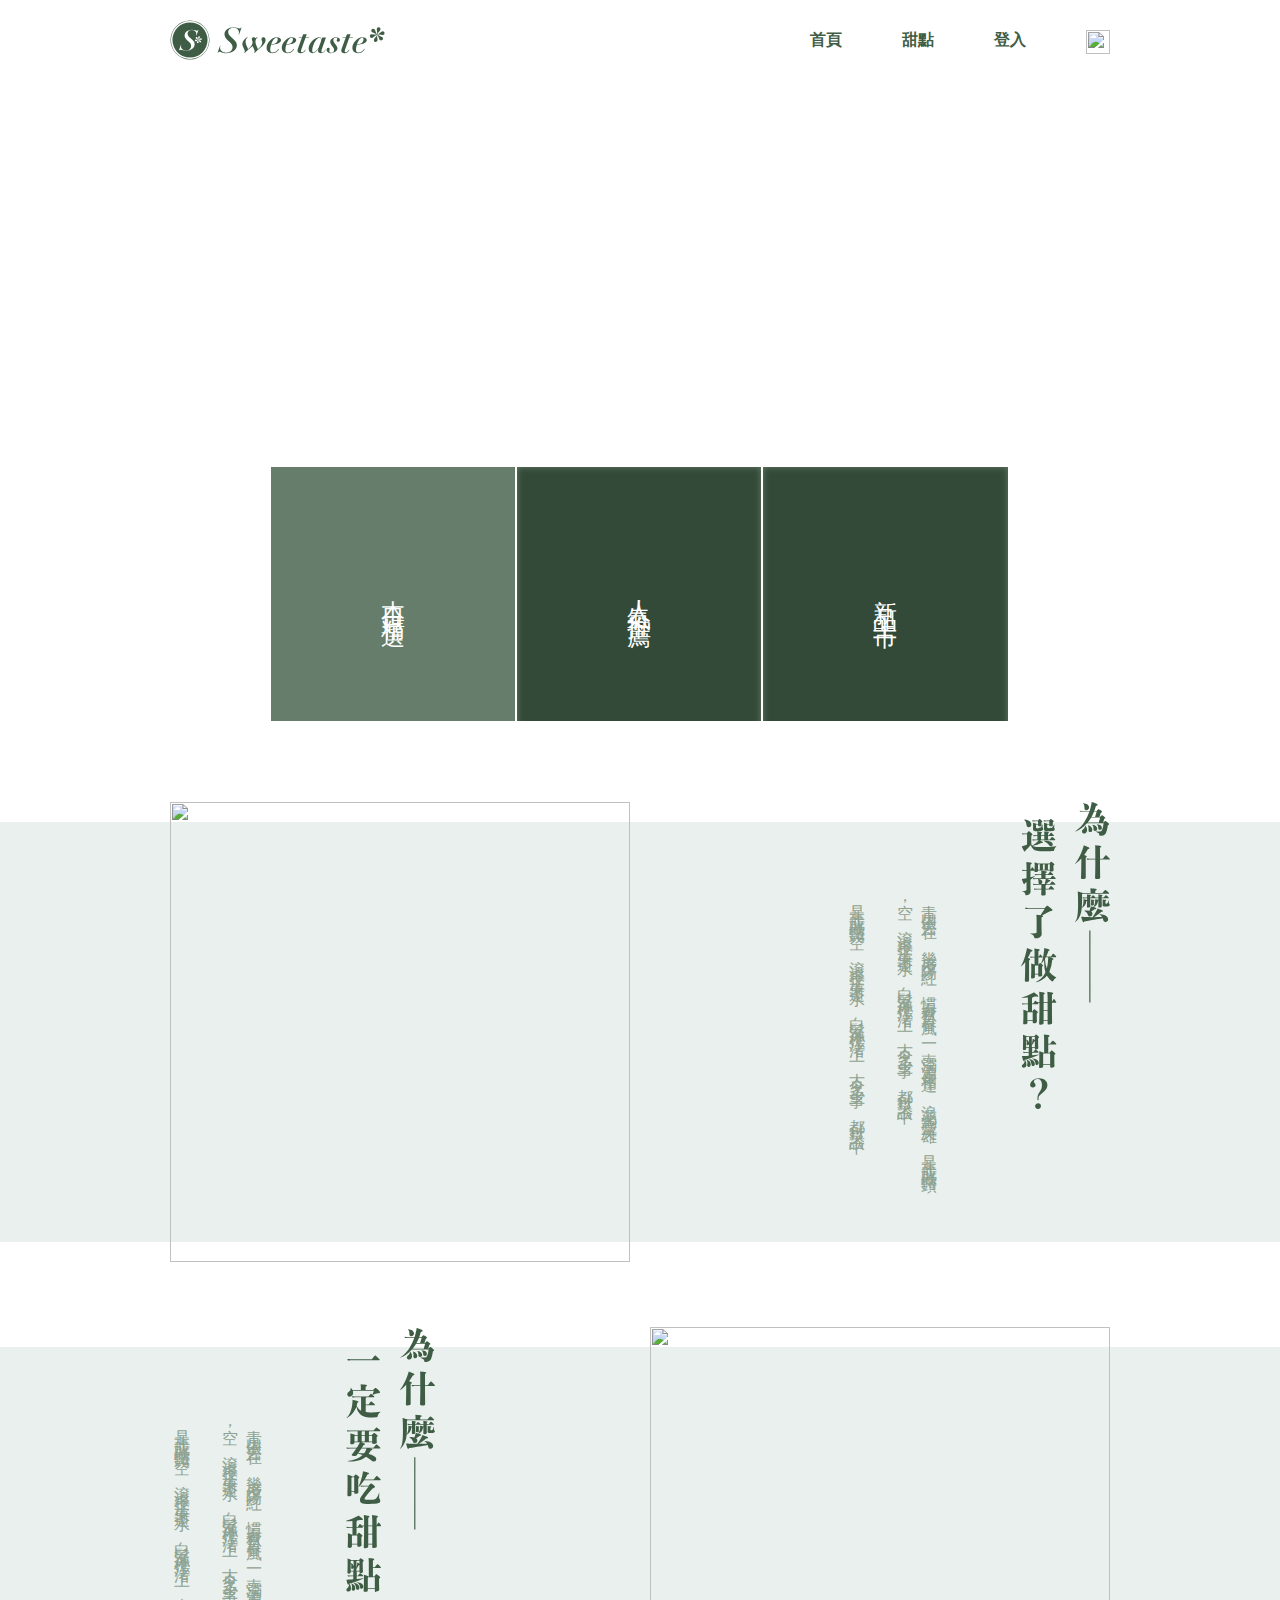
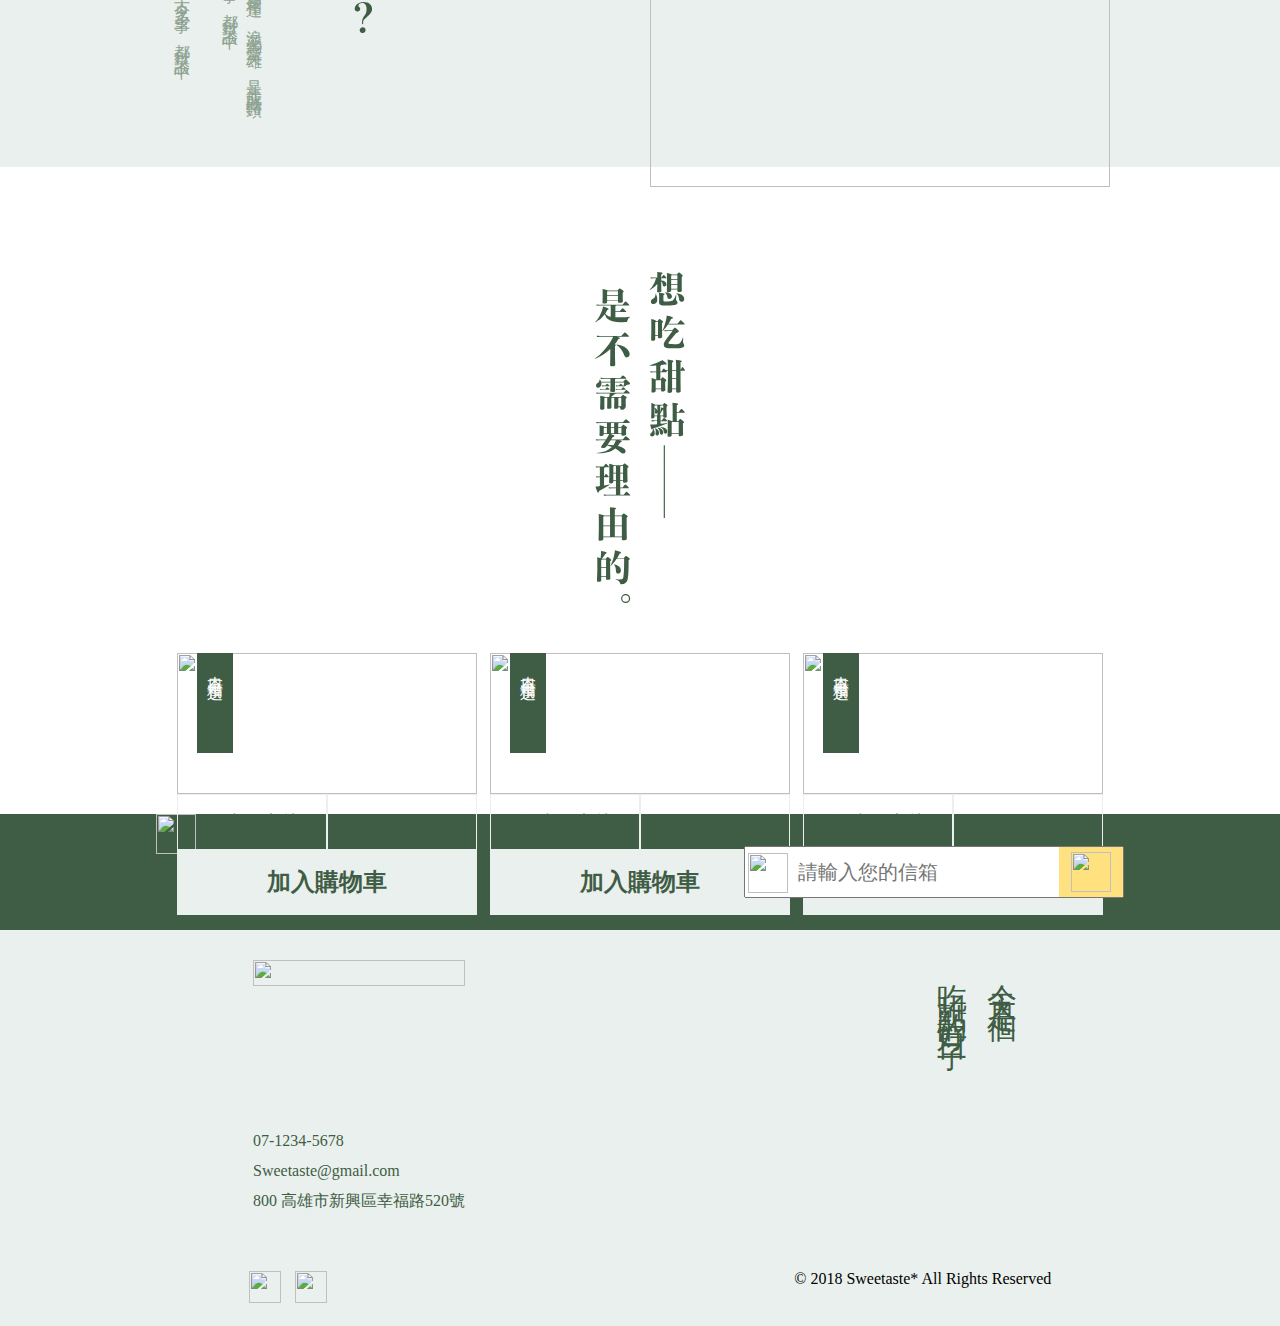
==== commit 60603f5a: "no message" ====
--- a/index.html
+++ b/index.html
@@ -17,14 +17,14 @@
     <div class="container">
       <!-- topbar -->
       <div class="topbar green">
-        <div class="mobile-meun-items">
+        <div class="mobile-menu-items">
           <ul>
             <li><a href="index.html">首頁</a></li>
             <li><a href="product.html">甜點</a></li>
             <li><a href="#">登入</a></li>
           </ul>
         </div>
-        <div class="mobile-meun">
+        <div class="mobile-menu">
           <a href="#"
             ><hr />
             <hr />
@@ -215,11 +215,13 @@
                 alt=""
             /></a>
           </div>
-          <img
-            class="mail-img"
+          <div class="mail-img">
+          <img
+            
             src="https://github.com/hexschool/webLayoutTraining1st/blob/master/student-week1/mail-24px.png?raw=true"
             alt=""
           />
+          </div>
         </div>
       </div>
       <div class="inform t-green">
@@ -242,7 +244,7 @@
             </li>
           </ul>
         </div>
-        <div class="slogen">
+        <div class="slogan">
           <p>今天是個—<br />吃甜點的好日子</p>
         </div>
       </div>
@@ -267,7 +269,7 @@
     <script src="js/jquery-3.1.1.min.js"></script>
     <script src="js/all.js"></script>
     <script
-      src="https://kit.fontawesome.com/a076d05399.js"
+      src="js/icon.js"
       crossorigin="anonymous"
     ></script>
   </body>
--- a/css/all.css
+++ b/css/all.css
@@ -184,97 +184,23 @@
   background-color: black;
 }
 
-@media (max-width: 768px) {
-  .d-none-mobile {
-    display: none;
-  }
-  .home-banner {
-    background-position: 0px -130px;
-    height: 277px;
-  }
-  .introduce {
-    margin-top: 0px;
-    padding-left: 0px;
-    padding-right: 0px;
-  }
-  .home-content-slogan-mobile {
-    display: block !important;
-    height: 60px !important;
-    width: 100% !important;
-    margin-top: 0px !important;
-    margin-bottom: 10px !important;
-  }
-  .home-content-slogan-desktop {
-    display: none !important;
-  }
-  .why-make,
-  .why-eat {
-    background-color: transparent !important;
-    width: 100%;
-    margin-bottom: 50px !important;
-  }
-  .why-make .home-content-bg,
-  .why-eat .home-content-bg {
-    height: auto !important;
-    -webkit-box-orient: horizontal !important;
-    -webkit-box-direction: normal !important;
-        -ms-flex-direction: row !important;
-            flex-direction: row !important;
-    display: block !important;
-  }
-  .why-make .home-content-bg .home-content-img,
-  .why-eat .home-content-bg .home-content-img {
-    margin-top: 0px !important;
-    margin-bottom: 0px !important;
-    width: 100%;
-    height: 250px;
-    -o-object-fit: cover;
-       object-fit: cover;
-    min-height: 250px;
-  }
-  .why-make .text,
-  .why-eat .text {
-    -webkit-box-orient: horizontal !important;
-    -webkit-box-direction: normal !important;
-        -ms-flex-direction: row !important;
-            flex-direction: row !important;
-    display: block !important;
-    margin: 0 auto !important;
-  }
-  .why-make .text .mobile-text,
-  .why-eat .text .mobile-text {
-    background: #eaf0ed !important;
-    padding: 30px !important;
-  }
-  .why-make .text .mobile-text p,
-  .why-eat .text .mobile-text p {
-    -webkit-writing-mode: horizontal-tb !important;
-        -ms-writing-mode: lr-tb !important;
-            writing-mode: horizontal-tb !important;
-    margin-top: 0px !important;
-    height: auto !important;
-    font-size: 16px !important;
-  }
-  .why-make .home-content-img,
-  .why-eat .home-content-img {
-    width: 100% !important;
-  }
-  .home-items .price .green {
-    width: 50% !important;
-  }
-  .home-items li {
-    width: 50% !important;
-    margin: 0 auto !important;
-    margin-bottom: 20px !important;
-  }
-}
-
-.home-content .why-make {
+.home-content-slogan-mobile {
+  display: none;
+}
+
+.why-make {
   margin-bottom: 105px;
   background-color: #eaf0ed;
 }
 
-.home-content .why-make .home-content-bg {
+.why-make .home-content-img {
+  margin-top: -20px;
+  margin-bottom: -20px;
+  width: 460px;
+  height: 460px;
+}
+
+.why-make .home-content-bg {
   height: 420px;
   display: -webkit-box;
   display: -ms-flexbox;
@@ -288,14 +214,7 @@
           justify-content: space-between;
 }
 
-.home-content .why-make .home-content-bg img {
-  margin-top: -20px;
-  margin-bottom: -20px;
-  width: 460px;
-  height: 460px;
-}
-
-.home-content .why-make .home-content-bg .text {
+.why-make .text {
   display: -webkit-box;
   display: -ms-flexbox;
   display: flex;
@@ -305,19 +224,14 @@
           flex-direction: row-reverse;
 }
 
-.home-content .why-make .home-content-bg .text .home-content-slogan-mobile {
-  display: none;
-  height: 60px;
-  width: 100%;
-}
-
-.home-content .why-make .home-content-bg .text .home-content-slogan-desktop {
+.why-make .text .home-content-slogan-desktop {
   width: 89px;
   height: 307px;
   margin-left: 80px;
-}
-
-.home-content .why-make .home-content-bg .text p {
+  margin-top: -20px;
+}
+
+.why-make .text p {
   color: #8da291;
   letter-spacing: 5px;
   line-height: 1.5em;
@@ -328,12 +242,12 @@
           writing-mode: vertical-rl;
 }
 
-.home-content .why-eat {
+.why-eat {
   margin-bottom: 105px;
   background-color: #eaf0ed;
 }
 
-.home-content .why-eat .home-content-bg {
+.why-eat .home-content-bg {
   height: 420px;
   display: -webkit-box;
   display: -ms-flexbox;
@@ -343,14 +257,14 @@
           justify-content: space-between;
 }
 
-.home-content .why-eat .home-content-bg img {
+.why-eat .home-content-bg .home-content-img {
   margin-top: -20px;
   margin-bottom: -20px;
   width: 460px;
   height: 460px;
 }
 
-.home-content .why-eat .home-content-bg .text {
+.text {
   display: -webkit-box;
   display: -ms-flexbox;
   display: flex;
@@ -360,17 +274,14 @@
           flex-direction: row-reverse;
 }
 
-.home-content .why-eat .home-content-bg .text .home-content-slogan-mobile {
-  display: none;
-}
-
-.home-content .why-eat .home-content-bg .text .home-content-slogan-desktop {
+.text .home-content-slogan-desktop {
   width: 89px;
   height: 307px;
   margin-left: 80px;
-}
-
-.home-content .why-eat .home-content-bg .text p {
+  margin-top: -20px;
+}
+
+.text p {
   color: #8da291;
   letter-spacing: 5px;
   line-height: 1.5em;
@@ -381,11 +292,7 @@
           writing-mode: vertical-rl;
 }
 
-.home-content .home-content-slogan-mobile {
-  display: none;
-}
-
-.home-content .home-no-reason {
+.home-no-reason {
   display: -webkit-box;
   display: -ms-flexbox;
   display: flex;
@@ -393,10 +300,9 @@
       -ms-flex-pack: center;
           justify-content: center;
   margin-bottom: 80px;
-}
-
-.home-content .home-no-reason img {
-  width: 89px;
+  width: 90px;
+  margin: 0 auto;
+  margin-bottom: 50px;
 }
 
 .home-items {
@@ -410,8 +316,9 @@
 .home-items li {
   width: 300px;
   margin-left: 10px;
-  margin-bottom: 20px;
+  margin-bottom: 20px !important;
   position: relative;
+  margin: 0 auto;
 }
 
 .home-items .today {
@@ -469,7 +376,100 @@
   text-decoration: underline;
 }
 
-.mobile-meun {
+@media (max-width: 768px) {
+  .d-none-mobile {
+    display: none;
+  }
+  .home-banner {
+    background-position: 0px -130px;
+    height: 277px;
+  }
+  .introduce {
+    margin-top: 0px;
+    padding-left: 0px;
+    padding-right: 0px;
+  }
+  .home-content-slogan-mobile {
+    display: block;
+    height: 60px;
+    margin-top: 0px;
+    margin-bottom: 10px;
+  }
+  .home-content-slogan-desktop {
+    display: none;
+  }
+  .why-make,
+  .why-eat {
+    background-color: transparent;
+    width: 100%;
+    margin-bottom: 50px;
+  }
+  .why-make .home-content-bg,
+  .why-eat .home-content-bg {
+    height: auto;
+    -webkit-box-orient: horizontal;
+    -webkit-box-direction: normal;
+        -ms-flex-direction: row;
+            flex-direction: row;
+    display: block;
+  }
+  .why-make .home-content-bg .home-content-img,
+  .why-eat .home-content-bg .home-content-img {
+    margin-top: 0px;
+    margin-bottom: 0px;
+    width: 100%;
+    height: 250px;
+    -o-object-fit: cover;
+       object-fit: cover;
+    min-height: 250px;
+    width: 100%;
+  }
+  .why-make .text,
+  .why-eat .text {
+    -webkit-box-orient: horizontal;
+    -webkit-box-direction: normal;
+        -ms-flex-direction: row;
+            flex-direction: row;
+    display: block;
+    margin: 0 auto;
+  }
+  .why-make .text .mobile-text,
+  .why-eat .text .mobile-text {
+    background: #eaf0ed;
+    padding: 30px;
+  }
+  .why-make .text .mobile-text p,
+  .why-eat .text .mobile-text p {
+    -webkit-writing-mode: horizontal-tb;
+        -ms-writing-mode: lr-tb;
+            writing-mode: horizontal-tb;
+    margin-top: 0px;
+    height: auto;
+    font-size: 16px;
+  }
+  .home-items .price .green {
+    width: 50%;
+  }
+  .home-items li {
+    width: 50%;
+    margin: 0 auto;
+    margin-bottom: 20px;
+  }
+  .home-no-reason {
+    width: 100%;
+  }
+}
+
+@media (max-width: 568px) {
+  .home-banner {
+    background-position: 0px -80px;
+  }
+  .home-items li {
+    width: 70%;
+  }
+}
+
+.mobile-menu {
   display: none !important;
 }
 
@@ -686,6 +686,10 @@
 .container {
   max-width: 940px;
   margin: 0 auto;
+}
+
+.mobile-logo {
+  display: none;
 }
 
 .topbar {
@@ -702,7 +706,7 @@
   position: relative;
 }
 
-.topbar .mobile-meun-items {
+.topbar .mobile-menu-items {
   display: none;
 }
 
@@ -710,11 +714,7 @@
   height: 40px;
 }
 
-.topbar .mobile-logo {
-  display: none;
-}
-
-.topbar .mobile-meun {
+.topbar .mobile-menu {
   text-decoration: none;
   border-radius: 5px;
   color: #3f5d45;
@@ -771,10 +771,10 @@
     display: none;
   }
   .mobile-logo {
-    display: block !important;
+    display: block;
     margin-top: 8px;
   }
-  .mobile-meun {
+  .mobile-menu {
     display: block !important;
   }
   .logo {
@@ -802,7 +802,7 @@
   .active {
     display: block !important;
   }
-  .mobile-meun-items {
+  .mobile-menu-items {
     position: absolute;
     left: 0;
     bottom: -160px;
@@ -814,32 +814,25 @@
     -webkit-transition: 1s;
     transition: 1s;
   }
-  .mobile-meun-items a {
+  .mobile-menu-items a {
     color: #eaf0ed !important;
     padding-bottom: 0px !important;
     display: block;
   }
-  .mobile-meun-items a:hover {
+  .mobile-menu-items a:hover {
     color: #3f5d45 !important;
     background-color: #eaf0ed;
   }
-  .mobile-meun-items ul {
+  .mobile-menu-items ul {
     display: block !important;
   }
-  .mobile-meun-items ul li {
+  .mobile-menu-items ul li {
     margin-left: 0px !important;
     height: 50px;
   }
 }
 
-@media (max-width: 768px) {
-  .mail {
-    display: block !important;
-    height: 186px !important;
-  }
-}
-
-.footer .mail {
+.mail {
   -ms-flex-pack: distribute;
       justify-content: space-around;
   height: 116px;
@@ -851,38 +844,37 @@
   display: flex;
 }
 
-.footer .mail .mail-text {
-  display: -webkit-box;
-  display: -ms-flexbox;
-  display: flex;
-}
-
-.footer .mail h1 {
+.mail h1 {
   font-size: 24px;
   line-height: 116px;
   margin-left: 20px;
 }
 
-.footer .mail img {
+.mail img {
   width: 40px;
-  margin-left: 112px;
-}
-
-.footer .mail .input {
-  margin-right: 100px;
+}
+
+.mail .input {
   position: relative;
-}
-
-.footer .mail .input input {
+  width: 380px;
+}
+
+.mail .input input {
   width: 380px;
   height: 52px;
   font-size: 20px;
   text-indent: 50px;
 }
 
-.footer .mail .input-img {
+.mail .mail-text {
+  display: -webkit-box;
+  display: -ms-flexbox;
+  display: flex;
+}
+
+.mail .input-img {
   position: absolute;
-  right: 0px;
+  left: 315px;
   bottom: 1px;
   display: block;
   width: 64px;
@@ -890,21 +882,23 @@
   background-color: #ffe180;
 }
 
-.footer .mail .input-img img {
+.mail .input-img a {
+  display: -webkit-box;
+  display: -ms-flexbox;
+  display: flex;
+  -webkit-box-pack: center;
+      -ms-flex-pack: center;
+          justify-content: center;
+  padding: 5px;
+}
+
+.mail .mail-img {
   position: absolute;
-  width: 24px;
-  right: 20px;
-  bottom: 13px;
-  display: block;
-}
-
-.footer .mail .mail-img {
-  position: absolute;
-  left: -105px;
+  left: 4px;
   bottom: 5px;
 }
 
-.footer .inform {
+.inform {
   display: -webkit-box;
   display: -ms-flexbox;
   display: flex;
@@ -917,7 +911,7 @@
       justify-content: space-around;
 }
 
-.footer .inform .slogen p {
+.inform .slogan p {
   margin-left: 200px;
   font-size: 30px;
   line-height: 50px;
@@ -928,16 +922,16 @@
   font-weight: 400;
 }
 
-.footer .inform .inform-text {
+.inform .logo {
+  height: 26px;
+}
+
+.inform-text {
   margin-top: 140px;
   line-height: 30px;
 }
 
-.footer .inform .logo {
-  height: 26px;
-}
-
-.footer .community {
+.community {
   padding-bottom: 20px;
   padding-left: 120px;
   padding-right: 100px;
@@ -949,12 +943,12 @@
   background: #eaf0ed;
 }
 
-.footer .community img {
+.community img {
   width: 32px;
   margin-right: 10px;
 }
 
-.footer .community p {
+.community p {
   margin-left: 200px;
 }
 
@@ -995,4 +989,49 @@
 .green h4 {
   color: #3f5d45;
 }
+
+@media (max-width: 768px) {
+  .mail {
+    display: block;
+    height: 186px;
+  }
+  .mail-text,
+  .input {
+    display: -webkit-box;
+    display: -ms-flexbox;
+    display: flex;
+    -webkit-box-pack: center;
+        -ms-flex-pack: center;
+            justify-content: center;
+    margin: 0 auto;
+  }
+  .mail-text {
+    width: 380px;
+    -ms-flex-pack: distribute;
+        justify-content: space-around;
+  }
+  .slogan {
+    display: none;
+  }
+  .inform-text {
+    margin-top: 40px;
+  }
+  .inform {
+    height: auto;
+    padding-bottom: 40px;
+    display: block;
+    padding-left: 50px;
+  }
+  .community {
+    display: block;
+    padding-left: 50px;
+  }
+  .community p {
+    margin-left: 0;
+    margin-top: 20px;
+  }
+  .logo {
+    width: auto;
+  }
+}
 /*# sourceMappingURL=all.css.map */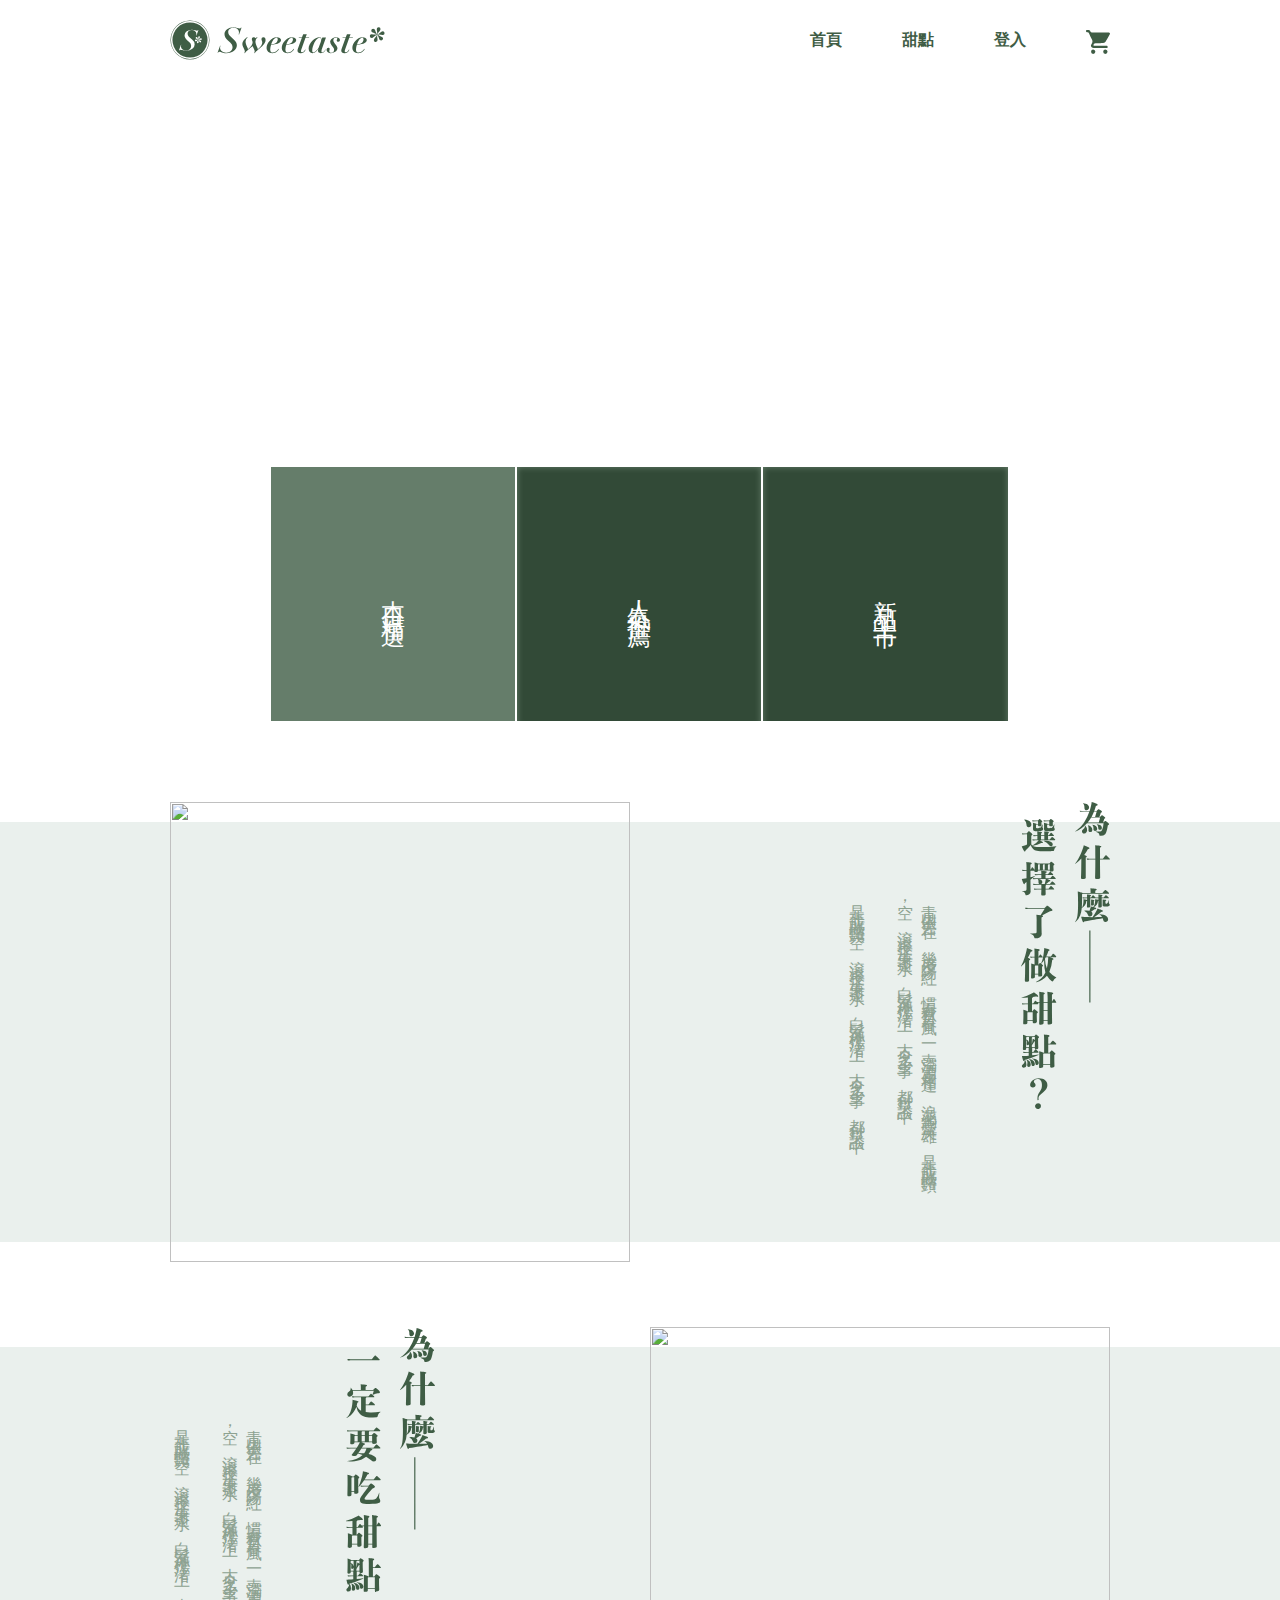
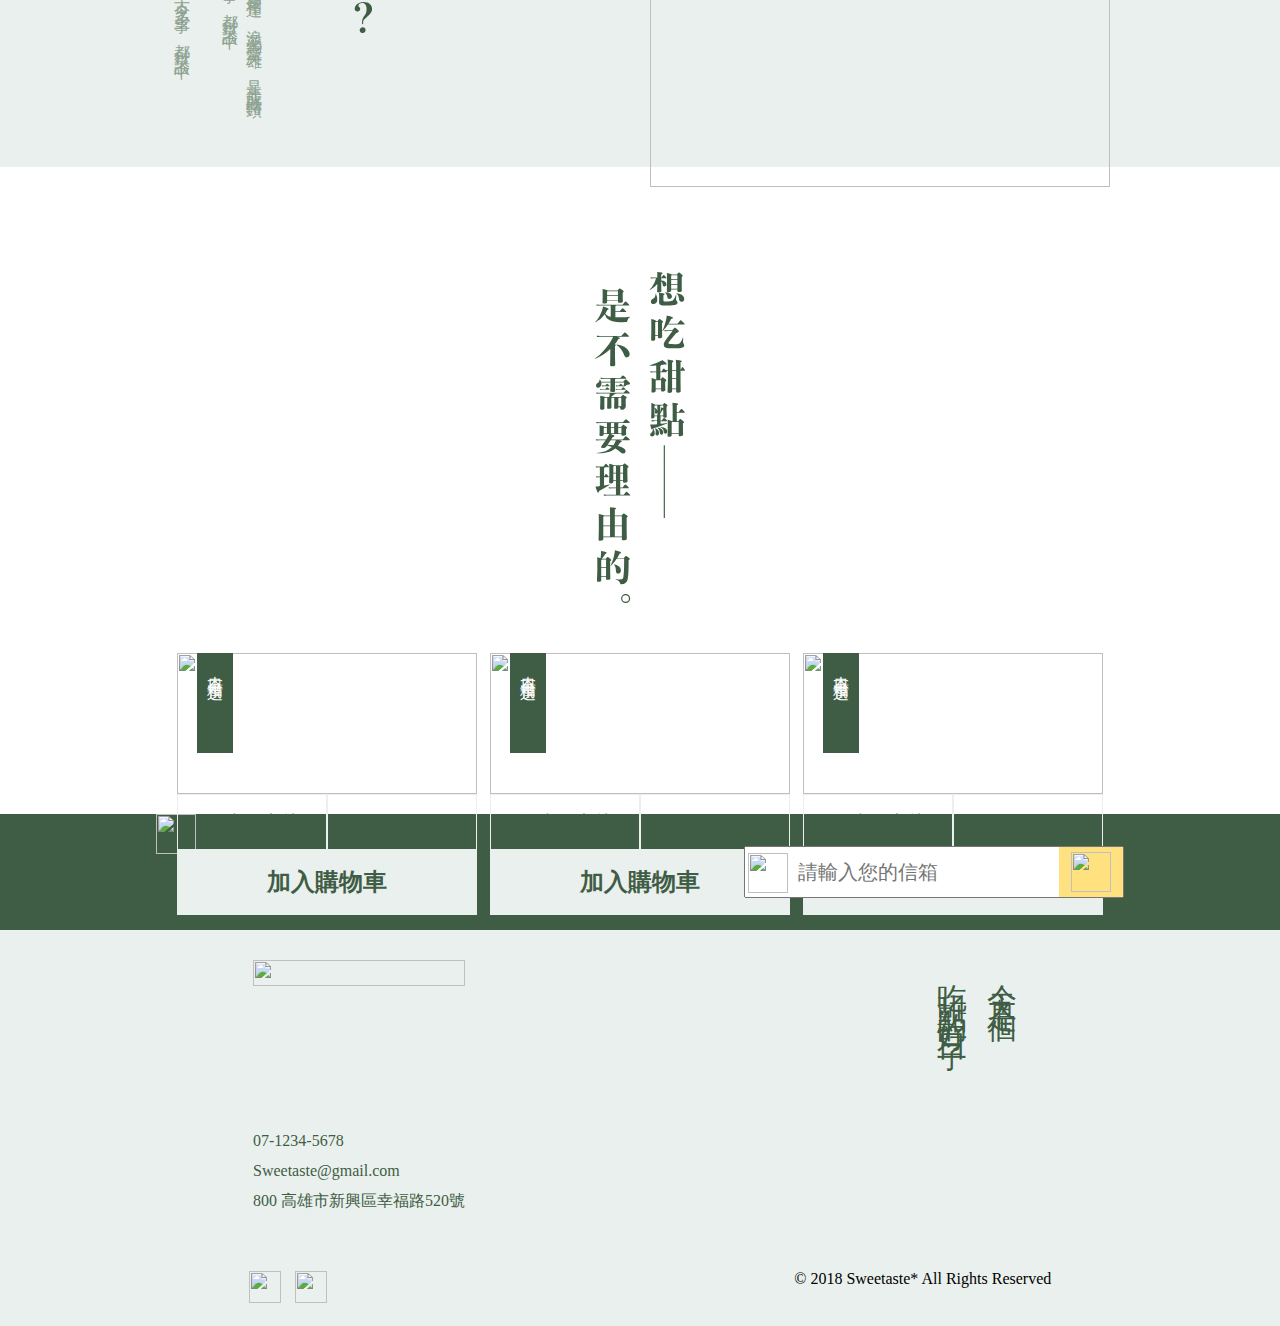
==== commit f2615322: "no message" ====
--- a/index.html
+++ b/index.html
@@ -26,10 +26,7 @@
         </div>
         <div class="mobile-menu">
           <a href="#"
-            ><hr />
-            <hr />
-            <hr
-          /></a>
+            ><img src="images/menu.svg" alt=""></a>
         </div>
         <div class="logo">
           <a href="index.html"
@@ -44,11 +41,7 @@
             <li><a href="#">登入</a></li>
           </ul>
           <div class="shop-car">
-            <a href="#"
-              ><img
-                src="https://github.com/hexschool/webLayoutTraining1st/blob/master/student-week1/shopping_cart.png?raw=true"
-                alt=""
-            /></a>
+            <a href="#"><img src="images/shopcar.svg" alt="" /></a>
           </div>
         </div>
       </div>
@@ -108,19 +101,27 @@
               alt=""
             />
             <div>
-             <div class="mobile-text">
-              <p>
-                青山依舊在，幾度夕陽紅。慣看秋月春風。一壺濁酒喜相逢，浪花淘盡英雄。是非成敗轉頭空，滾滾長江東逝水，白髮漁樵江渚上，古今多少事，都付笑談中。<br /><br />是非成敗轉頭空，滾滾長江東逝水，白髮漁樵江渚上，古今多少事，都付笑談中。
-              </p>
-            </div>
+              <div class="mobile-text">
+                <p>
+                  青山依舊在，幾度夕陽紅。慣看秋月春風。一壺濁酒喜相逢，浪花淘盡英雄。是非成敗轉頭空，滾滾長江東逝水，白髮漁樵江渚上，古今多少事，都付笑談中。<br /><br />是非成敗轉頭空，滾滾長江東逝水，白髮漁樵江渚上，古今多少事，都付笑談中。
+                </p>
+              </div>
             </div>
           </div>
           <img class="home-content-img" src="https://bit.ly/2zzAQS4" alt="" />
         </div>
       </div>
       <div class="home-no-reason">
-        <img class="home-content-slogan-desktop" src="images/lg-想吃甜點是不需要理由的.svg" alt="" />
-        <img class="home-content-slogan-mobile" src="images/sm-橫式-想吃甜點是不需要理由的.svg" alt="">
+        <img
+          class="home-content-slogan-desktop"
+          src="images/lg-想吃甜點是不需要理由的.svg"
+          alt=""
+        />
+        <img
+          class="home-content-slogan-mobile"
+          src="images/sm-橫式-想吃甜點是不需要理由的.svg"
+          alt=""
+        />
       </div>
 
       <ul class="home-items container">
@@ -140,30 +141,7 @@
             <div class="green bd-green1">
               <p>焦糖馬卡龍</p>
             </div>
-            <div class="green bd-green1">
-              <p>NT$ 450</p>
-            </div>
-          </div>
-          <div class="green fw-d bg-green1 center">
-            <h1><a href="#">加入購物車</a></h1>
-          </div>
-        </li>
-         <li class="d-none-mobile">
-          <div class="today bg-green">
-            <p>本日精選</p>
-          </div>
-          <div class="heart">
-            <a href="#" style="color: #3f5d45"><i class="far fa-heart"></i></a>
-          </div>
-          <img
-            src="https://hexschool.github.io/webLayoutTraining1st/student-week1/p-1.png"
-            alt=""
-          />
-          <div class="price">
-            <div class="green bd-green1">
-              <p>焦糖馬卡龍</p>
-            </div>
-            <div class="green bd-green1">
+            <div class="green bd-green1 fw-d">
               <p>NT$ 450</p>
             </div>
           </div>
@@ -179,14 +157,37 @@
             <a href="#" style="color: #3f5d45"><i class="far fa-heart"></i></a>
           </div>
           <img
-            src="https://hexschool.github.io/webLayoutTraining1st/student-week1/p-3.png"
+            src="https://hexschool.github.io/webLayoutTraining1st/student-week1/p-1.png"
             alt=""
           />
           <div class="price">
             <div class="green bd-green1">
               <p>焦糖馬卡龍</p>
             </div>
+            <div class="green bd-green1 fw-d">
+              <p>NT$ 450</p>
+            </div>
+          </div>
+          <div class="green fw-d bg-green1 center">
+            <h1><a href="#">加入購物車</a></h1>
+          </div>
+        </li>
+        <li class="d-none-mobile">
+          <div class="today bg-green">
+            <p>本日精選</p>
+          </div>
+          <div class="heart">
+            <a href="#" style="color: #3f5d45"><i class="far fa-heart"></i></a>
+          </div>
+          <img
+            src="https://hexschool.github.io/webLayoutTraining1st/student-week1/p-3.png"
+            alt=""
+          />
+          <div class="price">
             <div class="green bd-green1">
+              <p>焦糖馬卡龍</p>
+            </div>
+            <div class="green bd-green1 fw-d">
               <p>NT$ 450</p>
             </div>
           </div>
@@ -216,11 +217,10 @@
             /></a>
           </div>
           <div class="mail-img">
-          <img
-            
-            src="https://github.com/hexschool/webLayoutTraining1st/blob/master/student-week1/mail-24px.png?raw=true"
-            alt=""
-          />
+            <img
+              src="https://github.com/hexschool/webLayoutTraining1st/blob/master/student-week1/mail-24px.png?raw=true"
+              alt=""
+            />
           </div>
         </div>
       </div>
@@ -268,9 +268,6 @@
     </div>
     <script src="js/jquery-3.1.1.min.js"></script>
     <script src="js/all.js"></script>
-    <script
-      src="js/icon.js"
-      crossorigin="anonymous"
-    ></script>
+    <script src="js/icon.js" crossorigin="anonymous"></script>
   </body>
 </html>
--- a/css/all.css
+++ b/css/all.css
@@ -371,9 +371,15 @@
   line-height: 65px;
 }
 
+.home-items .center a {
+  display: block;
+  -webkit-transition: 0.3s;
+  transition: 0.3s;
+}
+
 .home-items .center a:hover {
-  color: #27352a;
-  text-decoration: underline;
+  color: #EAF0ED;
+  background-color: #3f5d45c9;
 }
 
 @media (max-width: 768px) {
@@ -486,12 +492,12 @@
   display: flex;
 }
 
-.product-content .menu ul {
+.product-menu ul {
   border: 1px solid #EAF0ED;
   width: 300px;
 }
 
-.product-content .menu li {
+.product-menu li {
   width: 100%;
   text-align: center;
   height: 65px;
@@ -509,19 +515,19 @@
   border: 1px solid #EAF0ED;
 }
 
-.product-content .menu li a {
+.product-content .product-menu li a {
   display: block;
   -webkit-transition: 0.3s;
   transition: 0.3s;
 }
 
-.product-content .menu li a:hover {
+.product-content .product-menu li a:hover {
   color: #EAF0ED;
   background: #3F5D45;
 }
 
 .items {
-  width: 800px;
+  max-width: 800px;
   display: -webkit-box;
   display: -ms-flexbox;
   display: flex;
@@ -530,7 +536,7 @@
 }
 
 .items li {
-  width: 300px;
+  width: 45%;
   margin-left: 20px;
   margin-bottom: 20px;
   position: relative;
@@ -570,10 +576,13 @@
   height: 56px;
 }
 
+.items .price .green {
+  width: 50%;
+}
+
 .items .price p {
   font-size: 20px;
   line-height: 56px;
-  width: 148px;
 }
 
 .items .center {
@@ -667,6 +676,31 @@
 
 .green a, .green p, .green h1, .green h2, .green h3, .green h4 {
   color: #3F5D45;
+}
+
+@media (max-width: 768px) {
+  .product-banner img {
+    margin-bottom: 0px;
+  }
+  .product-content {
+    display: block;
+  }
+  .product-menu ul {
+    width: 100% !important;
+  }
+  .items {
+    display: block;
+    width: 100%;
+  }
+  .items li {
+    width: 70%;
+    margin: 0 auto;
+    margin-top: 30px;
+  }
+  .page ul {
+    margin-top: 30px;
+    margin-right: 15%;
+  }
 }
 
 a {
@@ -785,19 +819,19 @@
         justify-content: space-around;
   }
   .menu ul {
-    display: none !important;
+    display: none;
   }
   .topbar {
-    -webkit-box-pack: justify !important;
-        -ms-flex-pack: justify !important;
-            justify-content: space-between !important;
+    -webkit-box-pack: justify;
+        -ms-flex-pack: justify;
+            justify-content: space-between;
     padding-left: 20px;
     padding-right: 20px;
   }
   .topbar .shop-car img {
     margin-left: 0px !important;
-    width: 40px !important;
-    margin-bottom: 15px;
+    width: 40px;
+    margin-top: 20px !important;
   }
   .active {
     display: block !important;
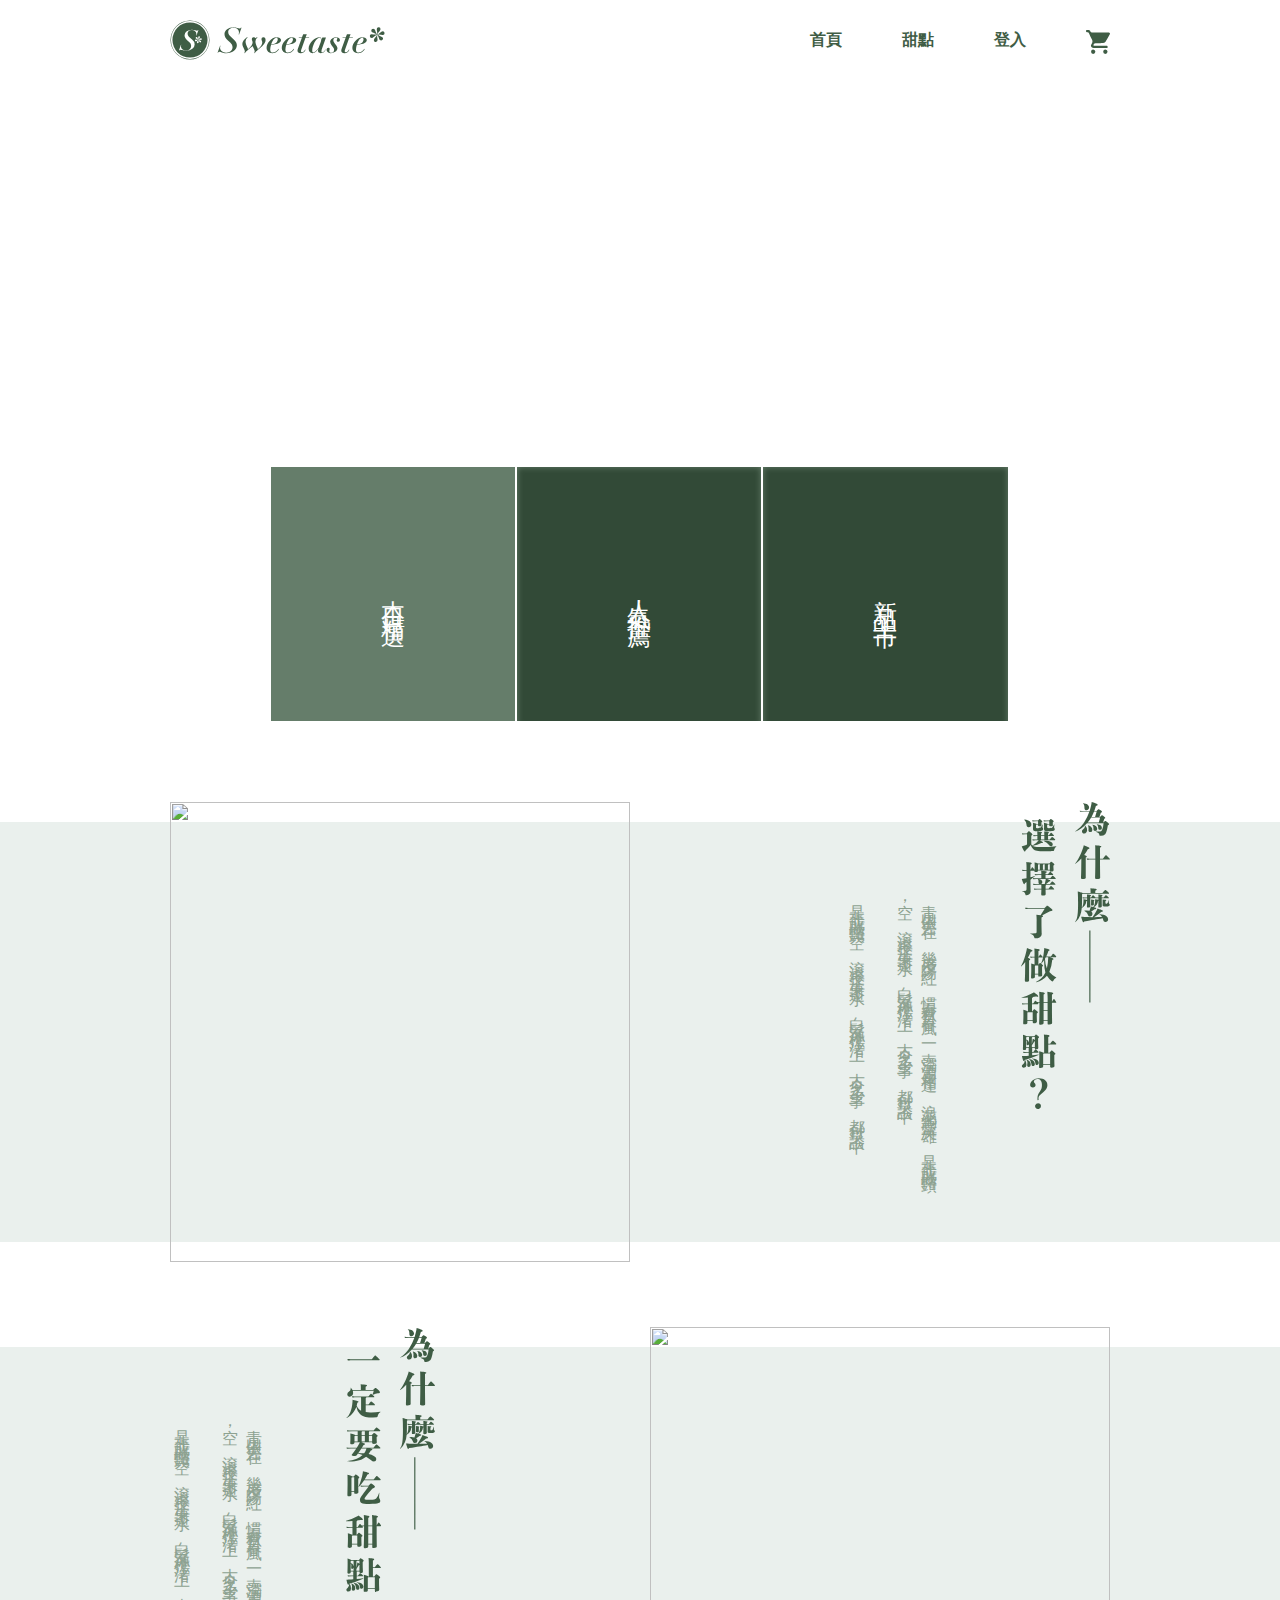
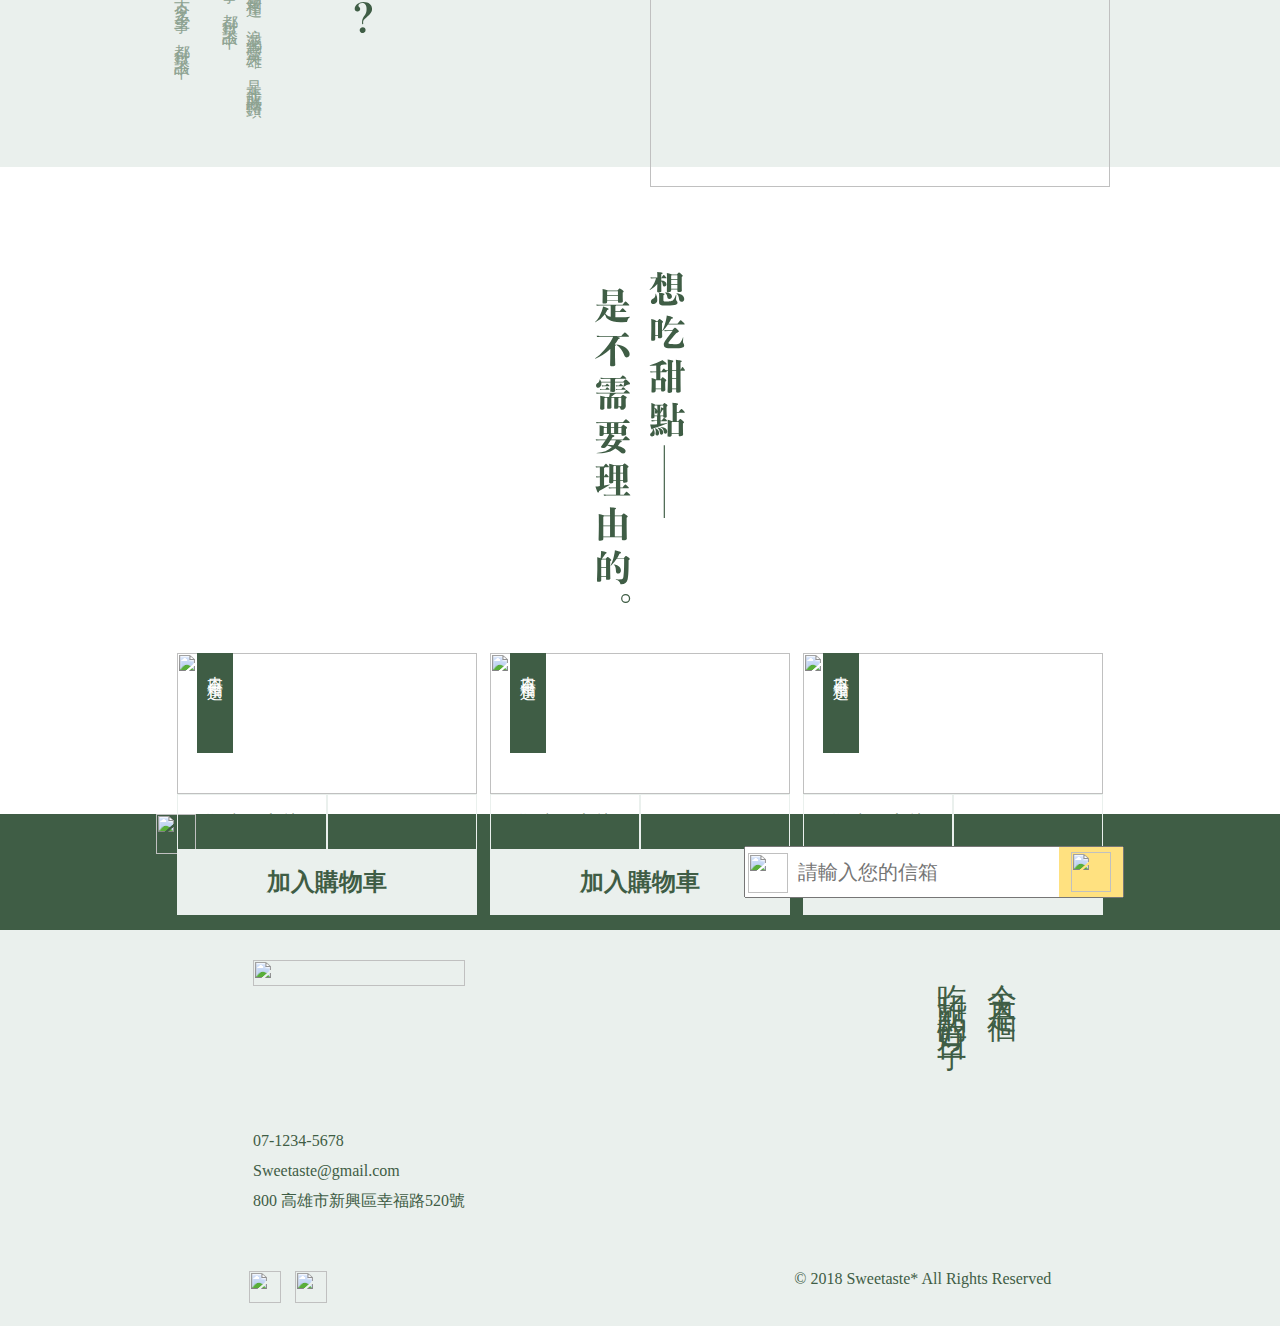
==== commit 267d502f: "login" ====
--- a/index.html
+++ b/index.html
@@ -3,7 +3,7 @@
     <meta charset="UTF-8" />
     <meta http-equiv="X-UA-Compatible" content="IE=edge" />
     <meta name="viewport" content="width=device-width, initial-scale=1.0" />
-    <title>甜點電商</title>
+    <title>Sweetast甜點電商</title>
     <link rel="stylesheet" href="css/all.css" />
   </head>
 
@@ -21,7 +21,7 @@
           <ul>
             <li><a href="index.html">首頁</a></li>
             <li><a href="product.html">甜點</a></li>
-            <li><a href="#">登入</a></li>
+            <li><a href="login.html">登入</a></li>
           </ul>
         </div>
         <div class="mobile-menu">
@@ -38,7 +38,7 @@
           <ul>
             <li><a href="index.html">首頁</a></li>
             <li><a href="product.html">甜點</a></li>
-            <li><a href="#">登入</a></li>
+            <li><a href="login.html">登入</a></li>
           </ul>
           <div class="shop-car">
             <a href="#"><img src="images/shopcar.svg" alt="" /></a>
--- a/css/all.css
+++ b/css/all.css
@@ -984,6 +984,7 @@
 
 .community p {
   margin-left: 200px;
+  color: #3f5d45;
 }
 
 .bg-green {
@@ -1068,4 +1069,190 @@
     width: auto;
   }
 }
+
+.login {
+  display: -webkit-box;
+  display: -ms-flexbox;
+  display: flex;
+  max-width: 780px;
+  margin: 0 auto;
+  margin-top: 85px;
+  margin-bottom: 75px;
+}
+
+.login-input {
+  width: 50%;
+  background-color: #3f5d45;
+  margin-top: -15px;
+  margin-bottom: -15px;
+}
+
+.login-input h2 {
+  margin-top: 40px;
+  font-size: 36px;
+  color: #eaf0ed;
+  text-align: center;
+  margin-bottom: 40px;
+}
+
+.login-input a {
+  width: 100%;
+  display: block;
+  height: 65px;
+  text-align: center;
+  -webkit-box-align: center;
+      -ms-flex-align: center;
+          align-items: center;
+  background-color: #ffe180;
+  color: #3f5d45;
+  font-size: 24px;
+  line-height: 65px;
+  margin-top: 37px;
+  -webkit-transition: 0.3s;
+  transition: 0.3s;
+}
+
+.login-input a:hover {
+  background-color: #8da291;
+  color: #ffe180;
+}
+
+.login-input img {
+  width: 30px;
+}
+
+.login-mail,
+.login-password {
+  margin: 0 auto;
+  max-width: 330px;
+  position: relative;
+  margin-bottom: 16px;
+}
+
+.login-mail img,
+.login-password img {
+  position: absolute;
+  left: 10px;
+  top: 13px;
+}
+
+.login-mail input,
+.login-password input {
+  height: 56px;
+  width: 100%;
+  background-color: #eaf0ed;
+  border: none;
+  text-indent: 50px;
+  color: #eaf0ed;
+}
+
+.login-mail input[type='mail'],
+.login-mail input[type='password'],
+.login-password input[type='mail'],
+.login-password input[type='password'] {
+  color: #3f5d45;
+}
+
+.rememberMe {
+  color: #eaf0ed;
+  max-width: 330px;
+  margin: 0 auto;
+}
+
+.login-choose-mobile {
+  display: none;
+}
+
+.login-choose {
+  background-color: #eaf0ed;
+  width: 50%;
+  height: 350px;
+}
+
+.login-choose h3 {
+  margin-bottom: 36px;
+  margin-top: 40px;
+  font-size: 24px;
+  color: #8da291;
+  text-align: center;
+}
+
+.login-choose ul {
+  margin: 0 auto;
+  max-width: 330px;
+}
+
+.login-choose ul li {
+  background-color: #ffffff;
+  margin-bottom: 16px;
+}
+
+.login-choose a {
+  display: block;
+  width: 100%;
+  -webkit-transition: 0.3s;
+  transition: 0.3s;
+}
+
+.login-choose a:hover {
+  background-color: #3f5d45;
+}
+
+.login-choose img {
+  max-width: 110px;
+  margin: 18px 110px;
+}
+
+@media (max-width: 768px) {
+  .login {
+    width: 100%;
+    display: block;
+  }
+  .login-choose {
+    display: none;
+  }
+  .login-input {
+    width: 100%;
+    padding-top: 5px;
+  }
+  .login-choose-mobile {
+    display: block;
+  }
+  .login-choose-mobile ul {
+    width: 100%;
+    display: -webkit-box;
+    display: -ms-flexbox;
+    display: flex;
+    -webkit-box-pack: center;
+        -ms-flex-pack: center;
+            justify-content: center;
+    background-color: #eaf0ed;
+    padding: 30px;
+  }
+  .login-choose-mobile ul li {
+    width: 25%;
+    padding: 1px;
+  }
+  .login-choose-mobile ul li a {
+    background-color: #ffffff;
+    margin-top: 0px;
+    height: 56px;
+  }
+  .login-choose-mobile ul li a:hover {
+    background-color: #3f5d45;
+  }
+  .login-choose-mobile ul li img {
+    width: 100%;
+    height: 100%;
+    padding: 16px;
+    display: block;
+  }
+  .login-mail,
+  .login-password, .rememberMe {
+    max-width: 70%;
+  }
+  .login-mail {
+    margin-top: 30px;
+  }
+}
 /*# sourceMappingURL=all.css.map */